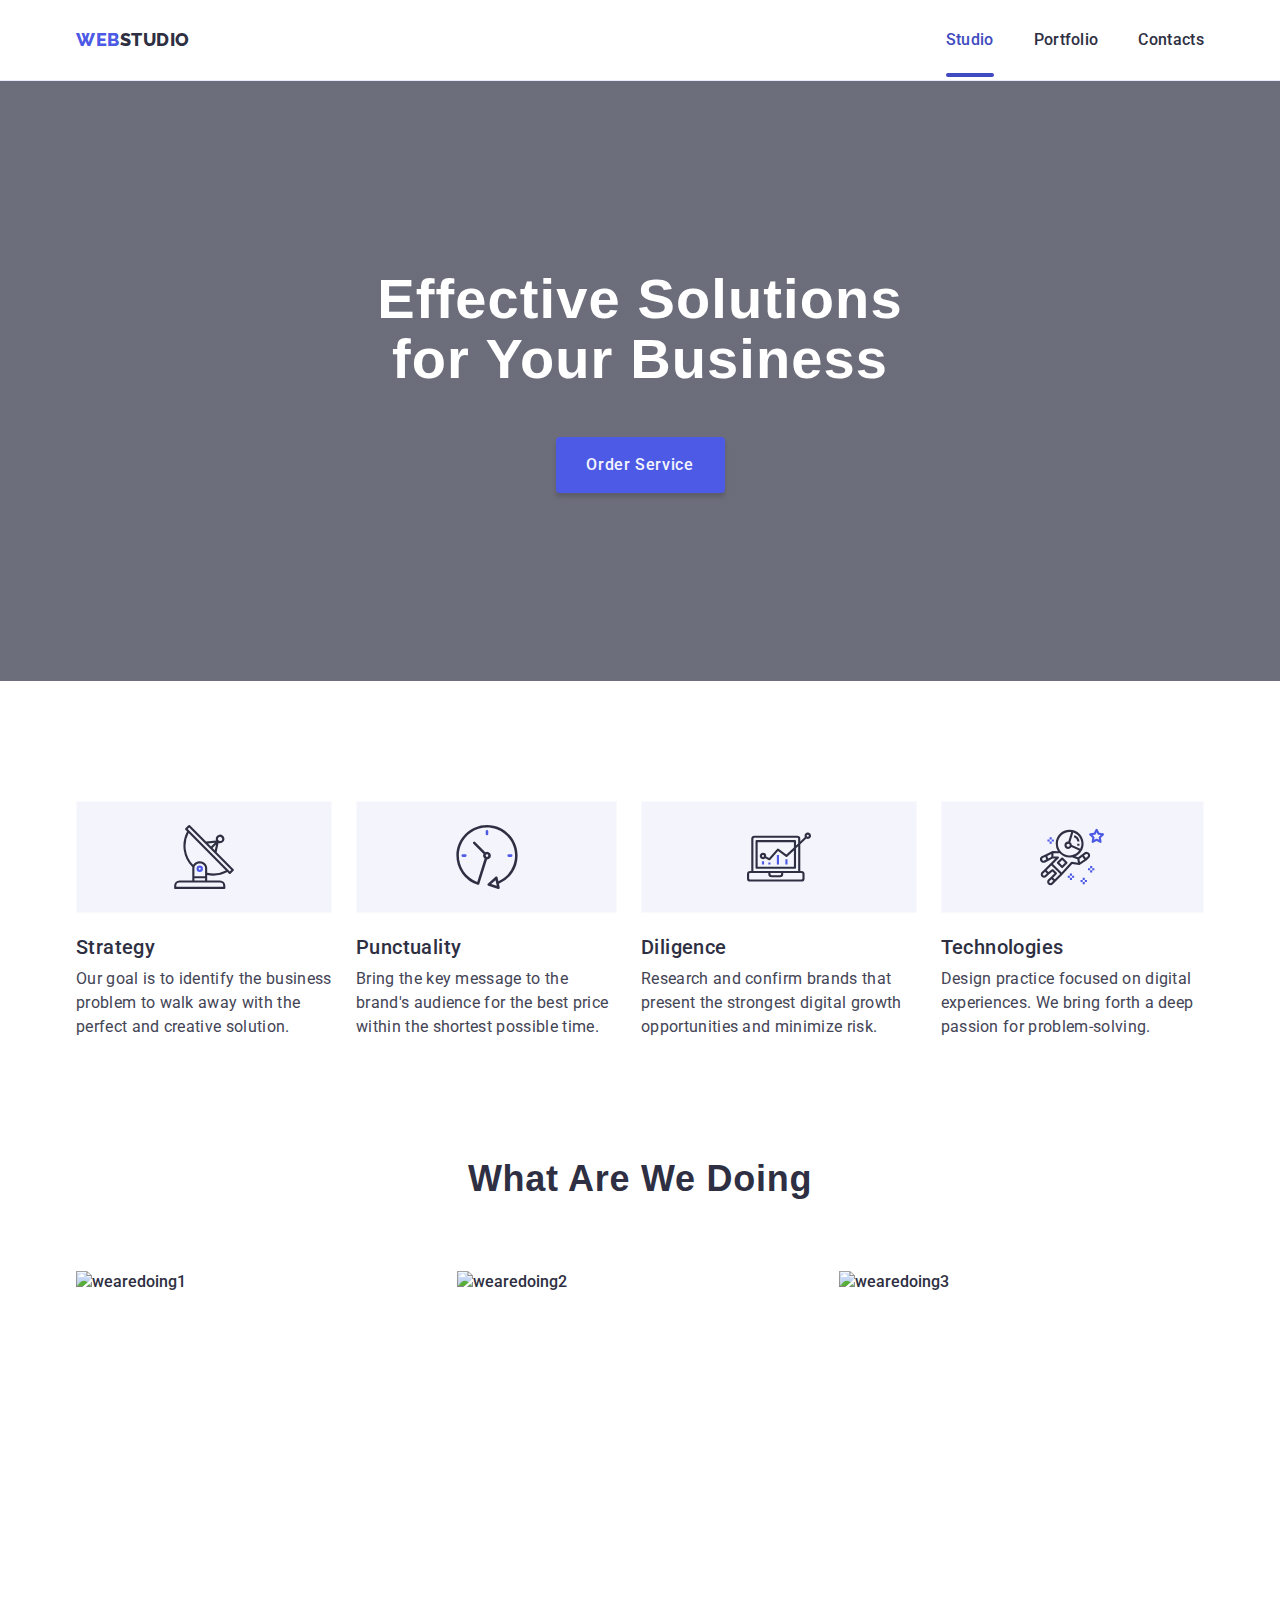
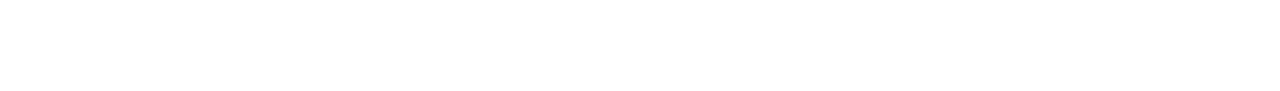
==== index.html @ afee446c "temp" ====
<!doctype html>
<html lang="en">
<head>
    <meta charset="UTF-8">
    <meta name="viewport" content="width=device-width, initial-scale=1.0" />
    <title>Web Studio</title>
    <!--fonts-->
    <link rel="preconnect" href="https://fonts.googleapis.com">
    <link rel="preconnect" href="https://fonts.gstatic.com" crossorigin>
    <link href="https://fonts.googleapis.com/css2?family=Raleway:wght@700&family=Roboto:wght@400;500;700&display=swap"
          rel="stylesheet">
    <!--fonts-->

    <link rel="stylesheet" type="text/css"
          href=" https://cdnjs.cloudflare.com/ajax/libs/modern-normalize/2.0.0/modern-normalize.min.css">
    <link rel="stylesheet" type="text/css" href="./css/styles.css">
    <link rel="stylesheet" type="text/css" href="./css/tablet.css">
    <link rel="stylesheet" type="text/css" href="./css/desktop.css">

</head>
<body>

<header class=" ">
    <div class="container">
        <nav>
            <a href="./index.html" class="logo">WEB<span>STUDIO</span></a>
            <button
                    class="menu-toggle js-open-menu"
                    aria-expanded="false"
                    aria-controls="mobile-menu"
            >
                <svg class="menu-mobile-icon" width="64" height="64"  >
                    <use href="./images/icons.svg#icon-charm_menu-hamburger" ></use>
                </svg>
            </button>

            <ul class="menu">
                <li class="header-menu-item"><a href="./index.html" class="header-menu-link current">Studio</a></li>
                <li class="header-menu-item"><a href="./portfolio.html" class="header-menu-link">Portfolio</a></li>
                <li class="header-menu-item"><a href="#" class="header-menu-link">Contacts</a></li>
            </ul>
        </nav>
        <address>
            <ul>
                <li href="mailto:info@devstudio.com">info@devstudio.com</li>
                <li href="tel:+110001111111">+11 (000) 111-11-11</li>
            </ul>
        </address>
    </div>
</header>
<main>

    <section class="solutions">
        <div class="container">
            <h1 class="main-title">Effective Solutions<br>
                for Your Business</h1>
            <button type="button" data-modal-open>Order Service</button>
        </div>
    </section>
    <section class="section-vision">
        <div class="container">
            <h2 class="visuality-hidden"></h2>
            <ul class="vision">
                <li>
                    <div class="vision-div">
                        <svg class="vision-icon" width="64" height="64">
                            <use href="./images/icons.svg#icon-antenna-1"></use>
                        </svg>
                    </div>
                    <h2 class="visuality-hidden"></h2>
                    <h3>Strategy</h3>
                    <p>
                        Our goal is to identify the business
                        problem to walk away with the perfect and creative solution.
                    </p>
                </li>
                <li>
                    <div class="vision-div">
                        <svg class="vision-icon" width="64" height="64">
                            <use href="./images/icons.svg#icon-clock-1"></use>
                        </svg>
                    </div>
                    <h2 class="visuality-hidden"></h2>
                    <h3>Punctuality</h3>
                    <p>
                        Bring the key message to the brand's audience for the best price within the shortest possible
                        time.
                    </p>
                </li>
                <li>
                    <div class="vision-div">
                        <svg class="vision-icon" width="64" height="64">
                            <use href="./images/icons.svg#icon-diagram-1"></use>
                        </svg>
                    </div>
                    <h2 class="visuality-hidden"></h2>
                    <h3>Diligence</h3>
                    <p>
                        Research and confirm brands that present the strongest digital growth opportunities and minimize
                        risk.
                    </p>
                </li>
                <li>
                    <div class="vision-div">
                        <svg class="vision-icon" width="64" height="64">
                            <use href="./images/icons.svg#icon-astronaut-1"></use>
                        </svg>
                    </div>
                    <h2 class="visuality-hidden"></h2>
                    <h3>Technologies</h3>
                    <p>
                        Design practice focused on digital experiences. We bring forth a deep passion for
                        problem-solving.
                    </p>
                </li>
            </ul>
        </div>
    </section>
    <section class="section-benefits">
        <div class="container">
            <h2 class="benefits-h2">What are we doing</h2>

            <ul class="benefits">
                <li class="item"><img src="images/wearedoing1.jpg" height="300" width="360" alt="wearedoing1"></li>
                <li class="item"><img src="images/wearedoing2.jpg" height="300" width="360" alt="wearedoing2"></li>
                <li class="item"><img src="images/wearedoing3.jpg" height="300" width="360" alt="wearedoing3"></li>
            </ul>
        </div>
    </section>
    <section class="team hide">
        <div class="container">
            <h2>Our Team</h2>
            <ul class="team-list">
                <li class="card"><img src="images/team1.jpg" height="260" width="264" alt="team1">
                    <div class="team-card-content">
                        <h3>Mark Guerrero</h3>
                        <p>Product Designer</p>
                        <ul class="social-main">
                            <li class="social-wrapper">
                                <a href="#">
                                    <svg height="16" width="16">
                                        <use href="./images/icons.svg#icon-instagram"></use>
                                    </svg>
                                </a>
                            </li>
                            <li class="social-wrapper">
                                <a href="#">
                                    <svg height="12" width="12">
                                        <use href="./images/icons.svg#icon-twitter"></use>
                                    </svg>
                                </a>
                            </li>
                            <li class="social-wrapper">
                                <a href="#">
                                    <svg height="16" width="16">
                                        <use href="./images/icons.svg#icon-facebook"></use>
                                    </svg>
                                </a>
                            </li>
                            <li class="social-wrapper">
                                <a href="#">
                                    <svg height="16" width="16">
                                        <use href="./images/icons.svg#icon-linkedin"></use>
                                    </svg>
                                </a>
                            </li>
                        </ul>
                    </div>

                </li>

                <li class="card"><img src="images/team2.jpg" height="260" width="264" alt="team2">
                    <div class="team-card-content">
                        <h3>Tom Ford</h3>
                        <p>Frontend Developer</p>
                        <ul class="social-main">
                            <li class="social-wrapper">
                                <a href="#">
                                    <svg height="16" width="16">
                                        <use href="./images/icons.svg#icon-instagram"></use>
                                    </svg>
                                </a>
                            </li>
                            <li class="social-wrapper">
                                <a href="#">
                                    <svg height="12" width="12">
                                        <use href="./images/icons.svg#icon-twitter"></use>
                                    </svg>
                                </a>
                            </li>
                            <li class="social-wrapper">
                                <a href="#">
                                    <svg height="16" width="16">
                                        <use href="./images/icons.svg#icon-facebook"></use>
                                    </svg>
                                </a>
                            </li>
                            <li class="social-wrapper">
                                <a href="#">
                                    <svg height="16" width="16">
                                        <use href="./images/icons.svg#icon-linkedin"></use>
                                    </svg>
                                </a>
                            </li>
                        </ul>
                    </div>
                </li>
                <li class="card"><img src="images/team3.jpg" height="260" width="264" alt="team3">
                    <div class="team-card-content">
                        <h3>Camila Garcia</h3>
                        <p>Marketing</p>
                        <ul class="social-main">
                            <li class="social-wrapper">
                                <a href="#">
                                    <svg height="16" width="16">
                                        <use href="./images/icons.svg#icon-instagram"></use>
                                    </svg>
                                </a>
                            </li>
                            <li class="social-wrapper">
                                <a href="#">
                                    <svg height="12" width="12">
                                        <use href="./images/icons.svg#icon-twitter"></use>
                                    </svg>
                                </a>
                            </li>
                            <li class="social-wrapper">
                                <a href="#">
                                    <svg height="16" width="16">
                                        <use href="./images/icons.svg#icon-facebook"></use>
                                    </svg>
                                </a>
                            </li>
                            <li class="social-wrapper">
                                <a href="#">
                                    <svg height="16" width="16">
                                        <use href="./images/icons.svg#icon-linkedin"></use>
                                    </svg>
                                </a>
                            </li>
                        </ul>
                    </div>
                </li>
                <li class="card"><img src="images/team4.jpg" height="260" width="264" alt="team4">
                    <div class="team-card-content">
                        <h3>Daniel Wilson</h3>
                        <p>UI Designer</p>
                        <ul class="social-main">
                            <li class="social-wrapper">
                                <a href="#">
                                    <svg height="16" width="16">
                                        <use href="./images/icons.svg#icon-instagram"></use>
                                    </svg>
                                </a>
                            </li>
                            <li class="social-wrapper">
                                <a href="#">
                                    <svg height="12" width="12">
                                        <use href="./images/icons.svg#icon-twitter"></use>
                                    </svg>
                                </a>
                            </li>
                            <li class="social-wrapper">
                                <a href="#">
                                    <svg height="16" width="16">
                                        <use href="./images/icons.svg#icon-facebook"></use>
                                    </svg>
                                </a>
                            </li>
                            <li class="social-wrapper">
                                <a href="#">
                                    <svg height="16" width="16">
                                        <use href="./images/icons.svg#icon-linkedin"></use>
                                    </svg>
                                </a>
                            </li>
                        </ul>
                    </div>
                </li>

            </ul>
        </div>
    </section>
    <section class="customers hide">
        <div class="container">
            <h2>Customers</h2>

            <ul class="customers-wrapper">
                <li class="customer-card">
                    <a href="#">
                        <svg height="56" width="104" class="customer-icon">
                            <use href="./images/icons.svg#icon-logo1"></use>
                        </svg>
                    </a>
                </li>
                <li class="customer-card">
                    <a href="#">
                        <svg height="56" width="104" class="customer-icon">
                            <use href="./images/icons.svg#icon-logo2"></use>
                        </svg>
                    </a>
                </li>
                <li class="customer-card">
                    <a href="#">
                        <svg height="56" width="104" class="customer-icon">
                            <use href="./images/icons.svg#icon-logo3"></use>
                        </svg>
                    </a>
                </li>
                <li class="customer-card">
                    <a href="#">
                        <svg height="56" width="104" class="customer-icon">
                            <use href="./images/icons.svg#icon-logo4"></use>
                        </svg>
                    </a>
                </li>
                <li class="customer-card">
                    <a href="#">
                        <svg height="56" width="104" class="customer-icon">
                            <use href="./images/icons.svg#icon-logo5"></use>
                        </svg>
                    </a>
                </li>
                <li class="customer-card">
                    <a href="#">
                        <svg height="56" width="104" class="customer-icon">
                            <use href="./images/icons.svg#icon-logo6"></use>
                        </svg>
                    </a>
                </li>

            </ul>
        </div>
    </section>
</main>
<footer class="hide">
    <div class="container">
        <div class="footer-wrapper">
            <div>
                <a href="./index.html" class="logo">WEB<span>STUDIO</span></a>
                <p class="footer-p">Increase the flow of customers and sales for your business with digital marketing &
                    growth
                    solutions.</p>
            </div>
            <div class="social-footer">
                <p>Social media</p>
                <ul class="footer-social-wrapper">
                    <li class="social-wrapper">
                        <a href="#">
                            <svg height="24" width="24">
                                <use href="./images/icons.svg#icon-instagram"></use>
                            </svg>
                        </a>
                    </li>
                    <li class="social-wrapper">
                        <a href="#">
                            <svg height="24" width="24">
                                <use href="./images/icons.svg#icon-twitter"></use>
                            </svg>
                        </a>
                    </li>
                    <li class="social-wrapper">
                        <a href="#">
                            <svg height="24" width="24">
                                <use href="./images/icons.svg#icon-facebook"></use>
                            </svg>
                        </a>
                    </li>
                    <li class="social-wrapper">
                        <a href="#">
                            <svg height="24" width="24">
                                <use href="./images/icons.svg#icon-linkedin"></use>
                            </svg>
                        </a>
                    </li>
                </ul>
            </div>
            <div style="display: flex;flex-direction: row">
                <form class="footer-form" name="subscription">
                    <div class="field-wrapper footer-email">
                        <label for="f_email">Subscribe
                            <input type="email" name="f_email" class="form-group" required placeholder="Email">
                        </label>
                    </div>
                    <button class="btn btn-accent " type="submit">
                        <span>Subscribe</span>
                        <svg class="modal-btn-icon" width="24" height="24">
                        <use href="./images/icons.svg#icon-subscribe"></use>
                    </svg>
                    </button>
                </form>
            </div>
        </div>
    </div>
</footer>


<div class="backdrop is-hidden" data-modal>
    <div class="modal">
        <button class="modal-btn" type="button" data-modal-close>
            <svg class="modal-btn-icon" width="10" height="10">
                <use href="./images/icons.svg#close"></use>
            </svg>
        </button>

        <p class="header-modal">Leave your contacts and we will call you back</p>
        <form method="post" action="#" name="getInfo">

                <div class="modal-field">
                    <label for="f_name" class="modal-label">Name</label>
                    <div class="modal-box">
                        <input type="text" name="f_name" id="f_name" class="modal-input" required autofocus >
                        <svg width="18" height="24" class="modal-icon">
                            <use href="./images/icons.svg#icon-person-black"></use>
                        </svg>
                    </div>
                </div>
            <div class="modal-field">
                <label for="f_phone" class="modal-label">Phone</label>
                <div class="modal-box">
                    <input type="text" name="f_phone" id="f_phone" class="modal-input" required   >
                    <svg width="18" height="24" class="modal-icon">
                        <use href="./images/icons.svg#icon-phone-black"></use>
                    </svg>
                </div>
            </div>
            <div class="modal-field">
                <label for="f_email" class="modal-label">Email</label>
                <div class="modal-box">
                    <input type="text" name="f_emal" id="f_email" class="modal-input" required   >
                    <svg width="18" height="24" class="modal-icon">
                        <use href="./images/icons.svg#icon-email-black"></use>
                    </svg>
                </div>
            </div>
            <div class="field-wrapper">
                <label for="f_comment">Comment</label>
                        <textarea name="f_comment" class="form-group-textarea" rows="5" required
                                  placeholder="Text input"></textarea>

            </div>
                <div class="review-form-agreement">
                    <input type="checkbox" class="visuality-hidden" name="user_agreement"
                           id="user_agreement"  value="false" />
                    <label class="review-form-agreement-desc" for="user_agreement">
                          <span class="review-form-checkbox">
                            <svg class="review-form-checkbox-icon" width="16" height="16">
                              <use href="./images/icons.svg#check-mark"></use>
                            </svg>
                          </span>
                       <span> I accept the terms and conditions of the
                        <a
                                class="review-form-agreement-link"
                                href="#"
                                target="_blank"
                                rel="noopener noreferrer"
                        >
                            Privacy Policy
                        </a>
                           </span>
                    </label>
                </div>
                <button type="button" class="modal-submit-button">Send</button>
    </form>
</div>
</div>
<div class="menu-container js-menu-container" id="mobile-menu">
    <button class="menu-toggle js-close-menu">
        <svg
                fill="currentColor"
                viewBox="0 0 20 20"
                xmlns="http://www.w3.org/2000/svg"
                width="24"
                height="24"
        >
            <path
                    fill-rule="evenodd"
                    d="M4.293 4.293a1 1 0 011.414 0L10 8.586l4.293-4.293a1 1 0 111.414 1.414L11.414 10l4.293 4.293a1 1 0 01-1.414 1.414L10 11.414l-4.293 4.293a1 1 0 01-1.414-1.414L8.586 10 4.293 5.707a1 1 0 010-1.414z"
                    clip-rule="evenodd"
            ></path>
        </svg>
    </button>

    <ul class="mobile-menu">
        <li><a href="" class="link">About</a></li>
        <li><a href="" class="link">Products</a></li>
        <li><a href="" class="link">Contacts</a></li>
        <li><a href="" class="link">Career</a></li>
    </ul>
</div>
<script
        defer
        src="https://cdnjs.cloudflare.com/ajax/libs/body-scroll-lock/3.1.5/bodyScrollLock.min.js"
        integrity="sha512-HowizSDbQl7UPEAsPnvJHlQsnBmU2YMrv7KkTBulTLEGz9chfBoWYyZJL+MUO6p/yBuuMO/8jI7O29YRZ2uBlA=="
        crossorigin="anonymous"
></script>
<script defer src="js/mobile-menu.js"></script>

<script src="./js/modal.js"></script>

</body>
</html>
---- css/styles.css ----
.hide{
    display: none;
}
:root {
    --iris: #4d5ae5;
    --ocean: #404bbf;
    --navy-blue: #2e2f42;
    --green: #31d0aa;
    --slate: #434455;
    --light-slate: #8e8f99;
    --cornflower: #e7e9fc;
    --cloud: #f4f4fd;
    --navy-blue-modal: rgba(46, 47, 66, 0.4);
    --grey: rgba(46, 47, 66, 0.7);
    --white: #fff;
    --dairy: #fcfcfc;
    --normal: #9747FF;
    --primary-font: "Roboto", sans-serif;
    --title-font: "Oswald", sans-serif;
    --logo-font: 'Raleway', sans-serif;
    --trns-slow: 600ms ease-out;
    --trns-fast: 250ms cubic-bezier(0.4, 0, 0.2, 1);
    --navi-blue: rgba(46, 47, 66, 0.4);

}

h1,
h2,
h3,
h4,
h5,
h6 {
    margin: 0;
}


h1 {
    font-family: var(--title-font);
    font-weight: 700;
    font-size: 56px;
    line-height: 107%;
    letter-spacing: 0.02em;
    color: var(--navy-blue);
}

ul {
    margin: 0;
    padding: 0;
}

h2 {
    font-family: var(--title-font);
    font-weight: 700;
    font-size: 36px;
    line-height: 111%;
    letter-spacing: 0.02em;
    text-transform: capitalize;
    text-align: center;
    color: var(--navy-blue);
}

h3 {
    /*font-family: var(--primary-font);*/
    font-weight: 500;
    font-size: 20px;
    line-height: 120%;
    letter-spacing: 0.02em;
    color: var(--navy-blue);
}

body {
    font-family: var(--primary-font);
    font-weight: 500;
    font-size: 16px;
    line-height: 140%;
    color: var(--navy-blue);
    margin: 0;
    padding: 0;
}

img {
    display: block;
}

p {
    margin: 0;
    font-family: inherit;
    font-weight: 400;
    font-size: 16px;
    line-height: 150%;
    letter-spacing: 0.02em;
    color: var(--slate);
}

.small {
    font-family: inherit;
    font-weight: 500;
    font-size: 16px;
    line-height: 140%;
    color: var(--navy-blue);
}

.medium {
    font-family: inherit;
    font-weight: 500;
    font-size: 16px;
    line-height: 150%;
    letter-spacing: 0.02em;
    color: var(--navy-blue);
}

button {
    font-family: inherit;
    font-weight: 500;
    font-size: 16px;
    line-height: 140%;
    /*box-shadow: 0 4px 4px 0 rgba(0, 0, 0, 0.15);*/
    background: var(--iris);
    color: var(--white);
    cursor: pointer;
    border-radius: 4px;
    padding: 16px 32px;
    letter-spacing: 0.04em;
}

button:hover {
    box-shadow: 0 4px 4px 0 rgba(0, 0, 0, 0.15);
    background: var(--ocean);
    transition: background-color var(--trns-fast);
}

a {
    font-family: inherit;
    font-weight: 400;
    font-size: 12px;
    line-height: 133%;
    letter-spacing: 0.04em;
    text-decoration: none;
    text-decoration-skip-ink: none;
    color: var(--iris);
}

a:hover {
    text-decoration: underline;
}

a:active {
    font-family: inherit;
    font-weight: 500;
    font-size: 16px;
    line-height: 150%;
    letter-spacing: 0.02em;
    color: var(--ocean);
}

li {
    list-style-type: none;
}


nav {
    display: flex;
    align-items: center;
}

.logo {
    font-family: var(--logo-font);
    font-weight: 800;
    font-size: 18px;
    line-height: 117%;
    letter-spacing: 0.03em;
    text-transform: uppercase;
    color: var(--iris);
    margin-right: 76px;
    flex-wrap: wrap;
}

.logo span {
    color: var(--navy-blue);
}

.logo:hover {
    text-decoration: none;
}

.team {
    padding: 120px 0 120px 0;
    text-align: center;
    background: var(--cloud);
}

.logo {
    display: block;
}

footer .logo span {
    color: #fff;
}

.filter {
    padding-top: 96px;
    padding-bottom: 72px;

}

.filter ul {
    display: flex;
    gap: 24px;
    justify-content: center;
    margin-bottom: 72px;
}

.filter a {
    font-family: inherit;
    font-weight: 500;
    font-size: 16px;
    line-height: 150%;
    letter-spacing: 0.02em;
    color: var(--navy-blue);
    cursor: pointer;
}

.filter a:hover,
.filter a:active {
    /*color: var(--iris);*/
    text-decoration: none;


}

.visuality-hidden {
    position: absolute;
    width: 1px;
    height: 1px;
    margin: -1px;
    border: 0;
    padding: 0;
    white-space: nowrap;
    clip-path: inset(100%);
    clip: rect(0 0 0 0);
    overflow: hidden;
}

.li {
    color: var(--slate);
    font-weight: 400;
    font-size: 16px;
    line-height: 150%;
    letter-spacing: 0.02em;
}

.portfolio {
    display: flex;
    align-content: center;
    flex-wrap: wrap;
    margin: 0;
    list-style: none;

}

.portfolio li {
    display: flex;
    width: 359px;
    height: 420px;
    /*padding-bottom: 32px;*/
    flex-direction: column;
    align-items: flex-start;
    gap: 32px;
    flex-shrink: 0;

}

.card-content {
    border: 1px solid var(--cornflower);
    border-top: none;
    padding: 32px 16px;
}

.portfolio img {
    width: 360px;
    height: 300px;
    flex-shrink: 0;
}

.portfolio h3 {
    font-family: var(--primary-font);
    font-size: 20px;
    font-style: normal;
    font-weight: 500;
    line-height: 24px; /* 120% */
    letter-spacing: 0.4px;

}

.portfolio p {
    font-family: var(--primary-font);
    font-size: 16px;
    font-style: normal;
    font-weight: 400;
    line-height: 24px; /* 150% */
    letter-spacing: 0.32px;
}

footer {
    color: var(--cloud);
    background-color: var(--navy-blue)
}

footer p {
    color: var(--cloud);
}

.solutions {
    text-align: center;
    padding: 188px 0;
    background-position: center;
    background-size: cover;
    background-image: linear-gradient(rgba(46, 47, 66, 0.7),
    rgba(46, 47, 66, 0.7)), url('../images/people_in_the_office.jpeg');

}


.solutions div {

    flex-direction: column;
    justify-content: center;
    align-items: center;
    gap: 10%

}

.solutions .container button {
    width: 169px;
    height: 56px;
}

h1 {
    font-family: var(--title-font);
    font-weight: 700;
    font-size: 56px;
    line-height: 107%;
    letter-spacing: 0.02em;
    text-align: center;
    color: var(--white);
}

.main-title {

    margin-bottom: 48px;
    font-size: 36px;
    font-weight: 700;
    line-height: 40px;
    letter-spacing: 0.02em;
    text-align: center;

}

button {
    border: 1px solid var(--cornflower);
    padding: 12px 24px;
    background-color: var(--cloud);
    color: var(--ocean);
    font-family: var(--primary-font);
    font-weight: 500;
    font-size: 16px;
    line-height: 150%;
    letter-spacing: 0.04em;
}

button:hover,
button:focus {
    border: 1px solid var(--cornflower);
    padding: 12px 24px;
    color: var(--cloud);
    background-color: var(--ocean);
    transition: var(--trns-fast);
    transition-property: background, color;
    cursor: pointer;
}

/*index button*/
.solutions button {
    color: var(--cloud);
    background-color: var(--ocean);
    box-shadow: 0 4px 4px 0 rgba(0, 0, 0, 0.15);
    background: var(--iris);
    border: 0px;
}

.solutions button:hover,
.solutions button:focus {
    color: var(--cloud);
    background-color: var(--ocean);
    box-shadow: 0 4px 4px 0 rgba(0, 0, 0, 0.15);
    transition-property: background-color, box-shadow;
    transition-duration: var(--trns-fast);
}

/*index button*/

.container {
    margin: 0 auto;
    padding: 0 16px;
    min-width: 320px;
    max-width: 767px;
    /*width: 1158px;*/
    flex-shrink: 0;
}




header {
    border-bottom: 1px solid var(--cornflower);
}

header .container {
    display: flex;
    align-items: center;
}

@media (max-width: 767px) {
    .menu {
        display: none;
    }
}


address{
    display: none;
}
.vision {
    display: flex;
    flex-direction: column;
    gap: 24px;
}

.vision h3 {
    margin-bottom: 8px;
}

.benefits {
display: none;
}

.section-benefits {
    padding: 0 0 120px 0;
}


.benefits .item {
    width: calc((100% - 32px) / 3)
}

.benefits-h2 {
    display: none;
}


.team-list {
    margin-top: 72px;
    display: flex;
    padding-left: 0;
}

.team-list .card {
    flex-direction: column;
    justify-content: center;
    align-items: center;
    margin-right: 24px;
    width: calc((100%) / 4);
    border-radius: 0px 0px 4px 4px;
    background: #FFF;
    box-shadow: 0px 1px 6px 0px rgba(46, 47, 66, 0.08), 0px 1px 1px 0px rgba(46, 47, 66, 0.16), 0px 2px 1px 0px rgba(46, 47, 66, 0.08);
}

.team-list .card:hover {
    box-shadow: 0px 2px 1px 0px rgba(46, 47, 66, 0.08),
    0px 1px 1px 0px rgba(46, 47, 66, 0.16),
    0px 1px 6px 0px rgba(46, 47, 66, 0.08);

    transition: box-shadow var(--trns-fast);
}

.team-card-content {
    padding: 32px 0 32px 0;
}

.team-card-content h3 {
    margin-bottom: 8px;
}


footer {
    padding: 100px 0 100px 0;
    background-color: var(--navy-blue);
}

.footer-p {
    width: 264px !important;
    font-family: var(--primary-font);
    font-size: 16px;
    font-style: normal;
    font-weight: 400;
    line-height: 24px; /* 150% */
    letter-spacing: 0.32px;

}


.menu a {
    display: block;
    font-family: var(--primary-font);
    font-weight: 500;
    font-size: 16px;
    line-height: 150%;
    letter-spacing: 0.02em;
    color: var(--navy-blue);
    cursor: pointer;
    padding: 24px 0;


}

.menu a:hover {
    text-decoration: none !important;
    font-family: inherit;
    font-weight: 500;
    font-size: 16px;
    line-height: 150%;
    padding: 24px 0;
    letter-spacing: 0.02em;
    color: var(--ocean);
    transition: color var(--trns-fast);
}

.vision-div {
display: none;
}

.vision-icon {
    height: 64px;
}

.section-vision {
    padding: 96px 0;
}

.social-wrapper {
    width: 40px;
    height: 40px;
}

.social-wrapper a {
    width: 100%;
    height: 100%;
    display: flex;
    background-color: var(--iris);
    align-items: center;
    justify-content: center;
    border-radius: 50%;
}

.social-wrapper a:hover,
.social-wrapper a:focus {

    background-color: var(--ocean);
    border-color: var(--ocean);
    transition-property: background-color, color;
    transition: var(--trns-fast);
    cursor: pointer;
}

.social-footer p {
    color: var(--WHITE);
    font-family: var(--primary-font);
    font-size: 16px;
    font-weight: 500;
    line-height: 24px;
    letter-spacing: 0.02em;
    text-align: left;
    margin-bottom: 16px;

}

.footer-wrapper {
    gap: 120px;
    display: flex;
    align-items: self-start;
    justify-content: left;
}

.footer-social-wrapper {
    display: flex;
    align-items: center;
    justify-content: center;
    gap: 16px;
    align-content: center;
    background-color: inherit;

}

.footer-social-wrapper a:hover,
.footer-social-wrapper a:focus {
    background-color: var(--green);
    transition-property: background-color, color;
    transition: var(--trns-fast);
    cursor: pointer;
}

.social-main {
    margin-top: 8px;
    align-items: center;
    justify-content: center;
    display: flex;
    gap: 24px;
    align-content: center;
}

.customers {
    padding-top: 120px;
    padding-bottom: 120px;
}

.customers h2 {

    margin-bottom: 72px;
    text-align: center;
    width: 100%;
}

.customers-wrapper {

    display: inline-flex;
    gap: 24px;
    align-content: center;
    align-items: center;
    justify-content: center;
}

.customer-card {
    width: 168px;
    height: 88px;
}

.customer-card a:hover, .customer-card a:focus {
    border: 1px solid var(--ocean);
    color: var(--ocean);
    cursor: pointer;
    fill: var(--ocean) !important;
    transition-property: color;
    transition: var(--trns-fast);
}

.customer-card a {
    display: flex;
    align-items: center;
    justify-content: center;
    align-content: center;
    border: 1px solid var(--light-slate);
    fill: var(--light-slate);
    height: 100%;
    width: 100%;
    align-content: center;
    text-align: center;
}

.header-menu-link {
    position: relative;
    display: block;
    padding: 32px 0;
    font-weight: 500;
    line-height: 1.14;

    /*transition-property: color;*/
    /* transition-duration: 500ms;*/
    /* transition-timing-function: ease-in;*/
    /* transition-delay: 2s;  */
    transition: var(--trns-fast);
    transition-property: color;
}

/* Active state */
.header-menu-link:hover,
.header-menu-link:focus {
    color: rgb(var(--ocean));
    transition: color var(--trns-fast);
}

.header-menu-link::after {
    content: '';
    position: absolute;
    left: 0;
    bottom: -1px;
    display: block;
    width: 100%;
    color: var(--ocean);
    height: 4px;
    border-radius: 2px;
    background-color: transparent;

}

.header-menu-link.current {
    color: var(--ocean);
}

.header-menu-link.current::after {
    content: '';
    display: block;
    width: 100%;
    height: 4px;
    border-radius: 2px;
    background-color: var(--ocean);

}

.header-menu-link:hover::after,
.header-menu-link:focus::after {
    content: '';
    margin-top: 20px;
    background-color: var(--ocean);
    transition: background-color var(--trns-fast);
}

.portfolio-box {
    position: relative;
    overflow: hidden;
}

.overlay {
    position: absolute;
    top: 0;
    left: 0;
    transform: translateY(100%);
    width: 100%;
    height: 100%;
    display: flex;
    justify-content: center;
    align-items: center;
    padding: 40px;
    font-size: 14px;
    line-height: 1.28;
    letter-spacing: -0.02em;
    color: var(--light, #fafafa);
    background-color: var(--ocean);
    opacity: 0.9;
    transition: 400ms ease-in 0s, 300ms var(--trns-fast);
    transition-property: transform, filter;
}

.card:hover .overlay,
.card:focus .overlay {
    transform: translateY(0);
    filter: blur(0px);
}

.backdrop {
    position: fixed;
    inset: 0;
    background: rgba(46, 47, 66, 0.4);
    visibility: visible;
    pointer-events: initial;
    transition: var(--trns-slow);
    transition-property: opacity, visibility;
    transition-delay: 0ms;
}

.backdrop.is-hidden {
    opacity: 0;
    visibility: hidden;
    pointer-events: none;
    transition-delay: 500ms;
}

.modal {
    position: absolute;
    top: 50%;
    left: 50%;
    transform: translateX(-50%) translateY(-50%) scale(1);
    width: 408px;
    min-height: 584px;
    background-color: var(--dairy);
    border-radius: 4px;
    opacity: 100%;
    transition-duration: 300ms;
    transition-timing-function: cubic-bezier(0.42, 0, 0.21, 1.5);
    transition-property: transform, opacity;
    transition-delay: 600ms;
    padding: 72px 24px 24px 24px;
}

.backdrop.is-hidden .modal {
    transform: translateX(-50%) translateY(-50%) scale(0.3);
    opacity: 0;
    transition-delay: 0ms;
}

.modal-btn {
    display: flex;
    padding: 5px;
    border-radius: 50%;
    position: absolute;
    top: 24px;
    right: 24px;
    box-shadow: 0px 2px 1px 0px rgba(0, 0, 0, 0.2),
    0px 1px 3px 0px rgba(0, 0, 0, 0.12),
    0px 1px 1px 0px rgba(0, 0, 0, 0.14);
    background-color: transparent;
}

.modal-btn svg {
    fill: var(--cloud);
}

button.modal-btn:hover,
button.modal-btn:focus {
    display: flex;
    padding: 5px;
    border-radius: 50%;
    position: absolute;
    top: 24px;
    right: 24px;
    background-color: var( --ocean );
}

button.modal-btn:hover >svg,
button.modal-btn:focus >svg{
    fill: var(--cornflower);
}

/* #endregion */


/*form*/
.icon-modal {
    position: absolute;
    width: 18px;
    height: 24px;
    left: 34px;
    margin-top: 12px;
}

.field-wrapper {
    width: 100%;
}

.field-wrapper input {
    height: 40px;
    margin-top: 5px;

}

.field-wrapper :focus-within {
    color: var(--ocean);
    fill: var(--ocean);
}

input[type="checkbox"]:checked .label-checkbox {
    color: var(--ocean);
    fill: var(--ocean);
}

.form-group {
    width: 100%;
    margin-bottom: 8px;
    padding-left: 34px;
    border-radius: 4px;
    border: 1px solid var(--light-slate);
    line-height: 16px;

}

label {
    display: block;
    margin-bottom: 4px;
}

.header-modal {
    color: var(--NAVY-BLUE, #2E2F42);
    text-align: center;
    margin-bottom: 16px;
    font-family: var(--primary-font);
    font-size: 16px;
    font-style: normal;
    font-weight: 500;
    line-height: 24px; /* 150% */

    letter-spacing: 0.32px;
}

label {
    color: var(--LIGHT-SLATE, #8E8F99);
    /* Small Text */
    font-family: var(--primary-font);
    font-size: 12px;
    font-style: normal;
    font-weight: 400;
    line-height: 14px; /* 116.667% */
    letter-spacing: 0.48px;
}

.label-checkbox {
    margin-top: 5px;
}

.modal-wrapper {
    margin-left: 24px;
    margin-right: 24px;
    display: flex;
    width: 360px;
    flex-direction: column;
    align-items: center;
    justify-content: center;

}

.modal-submit-button {
    color: var(--cloud);
    margin-right: 50%;
    margin-left:50%;
    background-color: var(--ocean);
    box-shadow: 0 4px 4px 0 rgba(0, 0, 0, 0.15);
    background: var(--iris);
    width: 169px;
    height: 56px;
    transform: translateX(-50%);
}

.modal-submit-button :hover {
    padding: 16px 32px !important;
}

.form-group-textarea {
    width: 100%;
    margin-bottom: 16px;
    padding-left: 8px;
    padding-top: 5px;
    border-radius: 4px;
    border: 1px solid var(--light-slate);
    /*line-height: 16px;*/
    resize: none;
    margin-top: 4px;

    font-size: 12px;
    font-weight: 400;
    line-height: 14px;
    letter-spacing: 0.04em;
    height: 120px;
    text-align: left;
    outline: transparent;
}

.form-group-textarea:focus{
    border-color: var(--ocean);
}

.form-group-textarea::placeholder {
    color: var(--navi-blue);
}


.form-field {
    display: flex;
    align-items: center;
    margin-top: 2px;
    gap: 4px;
}

.review-form-agreement {
    margin-bottom: 24px;
}

.review-form-agreement-desc {
    font-size: 14px;
    line-height: 1.21;
    letter-spacing: -0.02em;
    color: rgba(64, 64, 64, 0.6);
}

.review-form-checkbox {

}

input[type='checkbox'] + .review-form-agreement-desc > .review-form-checkbox {
    display: inline-flex;
    align-items: center;
    justify-content: center;
    width: 16px;
    height: 16px;
    margin-right: 12px;
    border-radius: 4px;

    border: 1px solid var(--navi-blue);
    cursor: pointer;
    transition: var(--trns-fast);

    /*content:  url("data:image/svg+xml,%3Csvg aria-hidden='true' style='position: absolute; width: 0; fill: red; height: 0; overflow: hidden;' version='1.1' xmlns='http://www.w3.org/2000/svg' xmlns:xlink='http://www.w3.org/1999/xlink'%3E%3Cdefs%3E%3C/defs%3E%3C/svg%3E%0A");*/

}

input[type='checkbox']:checked + .review-form-agreement-desc > .review-form-checkbox {
    content: url("data:image/svg+xml, %3Csvg xmlns='http://www.w3.org/2000/svg' width='16' height='16' fill='none'%3E%3Crect width='15' height='15' x='.5' y='.5' fill='%23404BBF' rx='1.5'/%3E%3Crect width='15' height='15' x='.5' y='.5' stroke='%23404BBF' rx='1.5'/%3E%3Cpath fill='%23F4F4FD' d='M11.446 4.255A.917.917 0 0 1 13 4.901a.928.928 0 0 1-.242.649l-4.894 6.154a.921.921 0 0 1-1.019.229.918.918 0 0 1-.306-.204L3.293 8.466a.925.925 0 0 1-.226-1.024.925.925 0 0 1 .87-.578.916.916 0 0 1 .656.294L7.162 9.74l4.26-5.458a.311.311 0 0 1 .025-.027h-.001Z'/%3E%3C/svg%3E");
    width: 20px; /* Adjust size as needed */
    display: inline-flex;
    align-items: center;
    justify-content: center;
    width: 16px;
    height: 16px;
    margin-right: 12px;
    border-radius: 4px;

    border: 1px solid var(--navi-blue);
    cursor: pointer;
    transition: var(--trns-fast);
}

.review-form-agreement-desc {
    font-size: 14px;
    line-height: 1.21;
    letter-spacing: -0.02em;

    font-size: 12px;
    font-weight: 400;
    line-height: 16px;
    letter-spacing: 0.04em;
    text-align: left;

}

.review-form-agreement-desc > span {
    transform: translateY(20%);
}

.review-form-agreement-link {
    color: var(--iris);
    text-decoration: underline;
    text-decoration-skip-ink: none;
}

.footer-form {
    display: flex;
    flex-direction: row;
    /*align-items: center;*/
}

.footer-email {
    height: 40px;
    width: 263px;
    color: var(--cloud);
    margin-right: 24px;
}

.footer-email input {
    padding-left: 16px;
    margin-top: 16px;
    outline: transparent;
    color: var(--cloud);
    background: transparent;
}
.footer-email input:focus,


.footer-email label:has(> input:focus){
    color: var(--cloud);
}
.footer-email label:has(>input:active){
    color: var(--cloud);
}


.footer-form button {
    display: flex;
    flex-direction: row;
    width: 165px;
    gap: 16px;
    background-color: var(--iris);
    color: var(--cloud);
    height: 40px;
    justify-content: center;
    align-items: center;
    align-content: center;
    transform: translateY(100%);
    border: transparent;
}

.footer-form button:hover,
.footer-form button:focus {
    background-color: var(--ocean);
    border: transparent;

}

.footer-form label {
    font-size: 16px;
    font-weight: 500;
    line-height: 24px;
    letter-spacing: 0.02em;
    text-align: left;
    color: var(--WHITE);

}
.modal-field{
margin-bottom: 8px;
}

.modal-label{
    color: var(--LIGHT-SLATE, #8E8F99);
    font-size: 12px;
    font-style: normal;
    font-weight: 400;
    line-height:   116.667%;
    letter-spacing: 0.48px;
}

.modal-box{
    position: relative;
}

.modal-input{
    border-radius: 4px;
    border: 1px solid var(--NAVY-BLUE-modal, rgba(46, 47, 66, 0.40));
    width: 100%;
    height: 40px;
    padding-left:38px;
    outline: transparent;
}
.modal-input:focus{
    border-color: var(--ocean);
}
.modal-input:focus  + .modal-icon{

    fill:  var(--ocean);
}
.modal-icon{
    position: absolute;
    top:50%;
    left:16px;
    transform: translateY(-50%);
}



@media screen and (min-width: 1158px) {
    .container {
        max-width: 1158px;
        padding-left: 15px;
        padding-right: 15px;
    }
}

/*menu*/
header .container nav{
    min-height: 80px;
    display: flex;
    align-items: center;
    width: 100%;
    justify-content: space-between;
}

@media (max-width: 767px) {
    .menu {
        display: none;
    }
}

.menu .link {
    padding: 10px;
    color: inherit;
    text-decoration: none;
}

.menu .link:hover,
.menu .link:focus {
    text-decoration: underline;
}

.menu-toggle {
    min-height: 40px;
    min-width: 40px;
    display: flex;
    align-items: center;
    justify-content: center;
  stroke: var(--navi-blue);
    margin: 0;
    padding: 0;
    background-color: transparent;
    cursor: pointer;
    border: none;
    border-radius: 50%;
    outline: none;
}

@media (min-width: 768px) {
    .menu-toggle {
        display: none;
    }
}

.menu-toggle:hover,
.menu-toggle:focus {
    background-color: rgba(0, 0, 0, 0.1);
}

.menu-container {
    position: fixed;
    top: 0;
    left: 0;
    width: 100vw;
    height: 100vh;
    padding: 32px;
    background-color: #3f51b5;
    z-index: 999;

    transform: translateX(100%);
    transition: transform 250ms ease-in-out;
}

.menu-container.is-open {
    transform: translateX(0);
}

.menu-container .menu-toggle {
    position: absolute;
    top: 16px;
    right: 16px;
    color: #fff;
}

.mobile-menu {
    padding: 0;
    margin: 0;
    list-style: none;
}

.mobile-menu .link {
    display: block;
    padding: 10px;
    color: #fff;
    text-decoration: none;
}
---- css/tablet.css ----
@media screen and (min-width: 768px){
    .container{
        min-width: 468px;
    }
    .main-title {
        margin-bottom: 48px;

        font-size: 56px;
        font-weight: 700;
        line-height: 60px;
        letter-spacing: 0.02em;
        text-align: center;
    }

    .benefits-h2 {
        display: block;
        margin-bottom: 72px;
    }
    .benefits{

        display: flex;
        gap: 16px; /* якщо 24 то не поміщається три картинки у рядок*/
        flex-wrap: wrap;
        margin: 0;
        list-style: none;
    }

    .section-vision{
        padding: 120px 0;
    }

    .vision-div {
        height: 112px;
        width: 100%;
        background-color: #F4F4FD;
        position: relative;
        text-align: center;
        display: flex;  flex-direction: row!important;
        align-items: center;
        justify-content: center;
        margin-bottom: 22px;
        border: 1px solid rgba(255, 255, 255, 0.5);
    }
    .vision {
        display: flex;
        flex-direction: row!important;


        gap: 24px;
    }
    .menu {
        display: flex;
        gap: 40px;
    }

    address {
        margin-left: auto;
    }

    address ul {
        font-style: normal;
        cursor: pointer;
        font-weight: 400;
        font-size: 16px;
        line-height: 150%;
        display: flex;
        letter-spacing: 0.02em;
        color: var(--slate);
        gap: 40px;
        margin: 0;
        padding: 0;
    }


    address li:hover {
        color: var(--ocean);
        transition-property: color;
        transition: var(--trns-fast);
        cursor: pointer;
    }

    address li:active {
        font-weight: 400;
    }

    address {
        margin-left: auto;
    }

    address ul {
        font-style: normal;
        cursor: pointer;
        font-weight: 400;
        font-size: 16px;
        line-height: 150%;
        display: flex;
        letter-spacing: 0.02em;
        color: var(--slate);
        gap: 40px;
        margin: 0;
        padding: 0;
    }


    address li:hover {

        color: var(--ocean);
        transition-property: color;
        transition: var(--trns-fast);
        cursor: pointer;
    }

    address li:active {
        font-weight: 400;
    }

}
---- css/desktop.css ----
@media screen and (min-width: 1158px){
    .container{
        min-width: 1158px;
    }
    .vision {
        display: flex;
        flex-direction: row!important;
    }
}
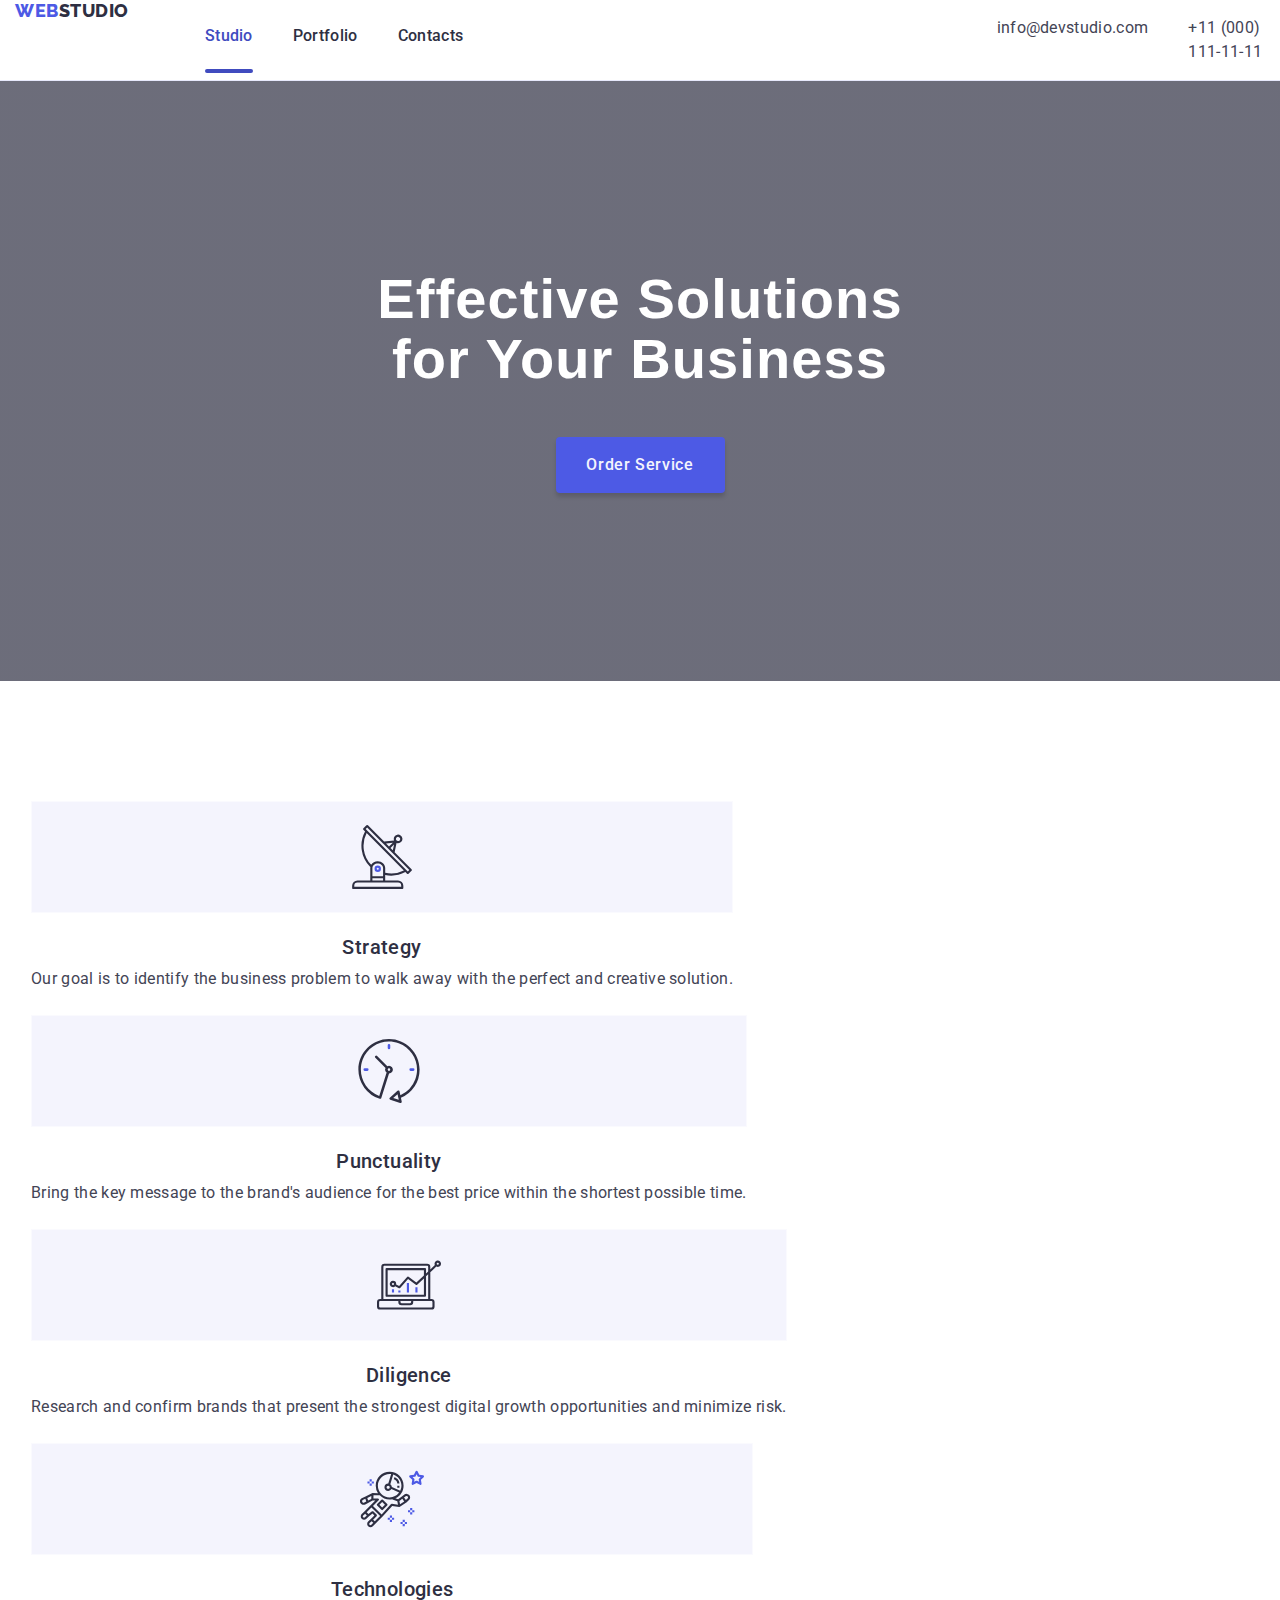
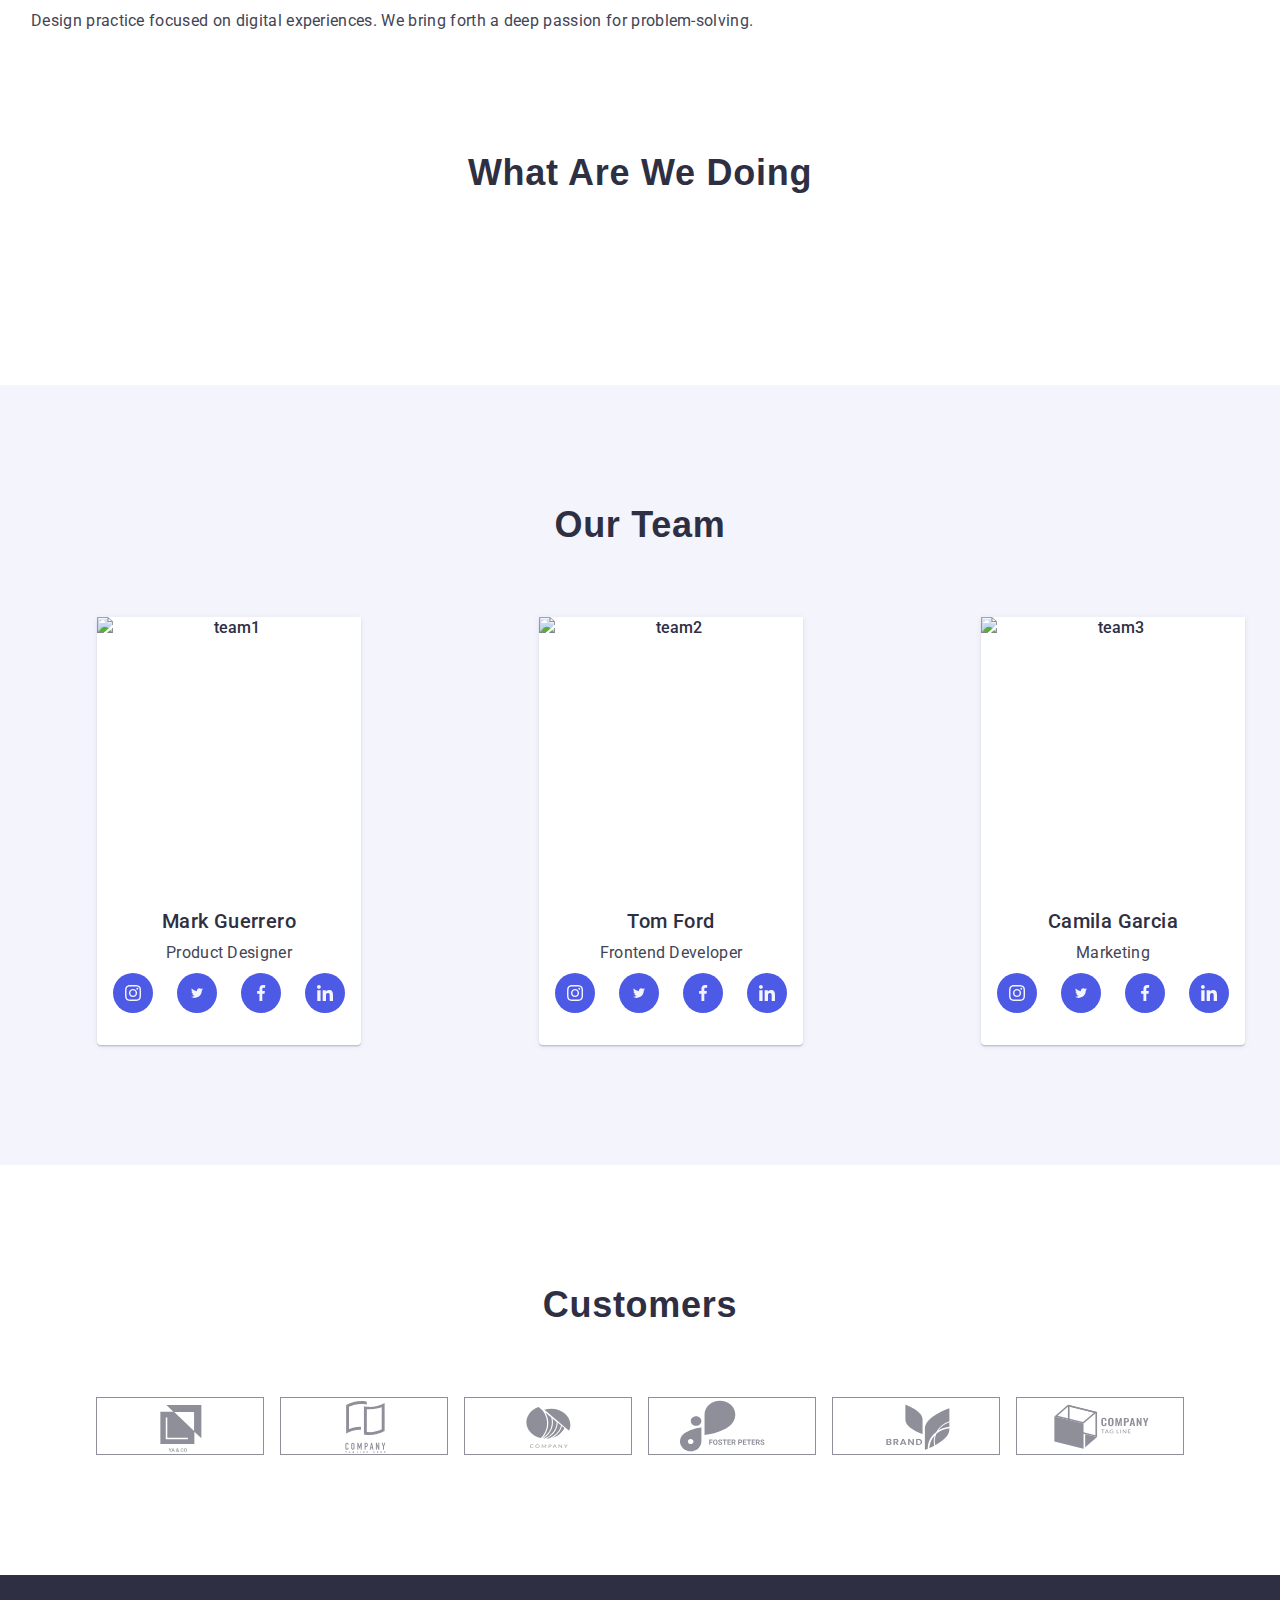
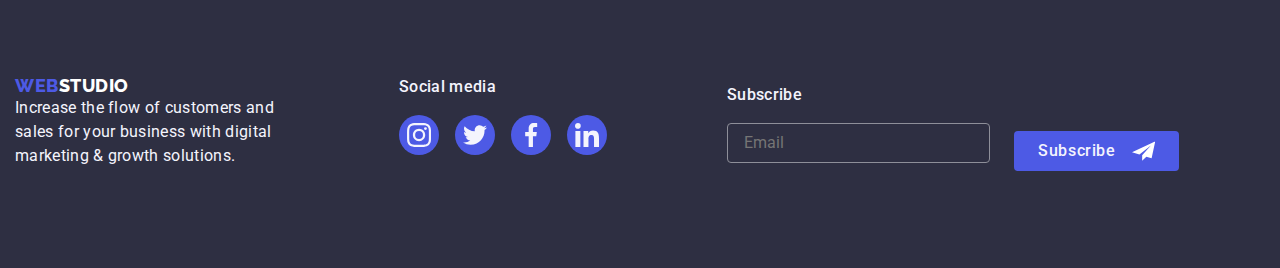
==== commit 1f980b4e: "temp" ====
--- a/index.html
+++ b/index.html
@@ -29,7 +29,7 @@
                     aria-expanded="false"
                     aria-controls="mobile-menu"
             >
-                <svg class="menu-mobile-icon" width="64" height="64"  >
+                <svg class="menu-mobile-icon" width="32" height="32"  >
                     <use href="./images/icons.svg#icon-charm_menu-hamburger" ></use>
                 </svg>
             </button>
@@ -127,7 +127,7 @@
             </ul>
         </div>
     </section>
-    <section class="team hide">
+    <section class="team">
         <div class="container">
             <h2>Our Team</h2>
             <ul class="team-list">
@@ -281,7 +281,7 @@
             </ul>
         </div>
     </section>
-    <section class="customers hide">
+    <section class="customers">
         <div class="container">
             <h2>Customers</h2>
 
@@ -333,7 +333,7 @@
         </div>
     </section>
 </main>
-<footer class="hide">
+<footer class="">
     <div class="container">
         <div class="footer-wrapper">
             <div>
@@ -395,7 +395,7 @@
 </footer>
 
 
-<div class="backdrop is-hidden" data-modal>
+<div class="backdrop is-hidden" data-modal  >
     <div class="modal">
         <button class="modal-btn" type="button" data-modal-close>
             <svg class="modal-btn-icon" width="10" height="10">
@@ -480,13 +480,17 @@
             ></path>
         </svg>
     </button>
-
-    <ul class="mobile-menu">
-        <li><a href="" class="link">About</a></li>
-        <li><a href="" class="link">Products</a></li>
-        <li><a href="" class="link">Contacts</a></li>
-        <li><a href="" class="link">Career</a></li>
-    </ul>
+    <div class="container-mobile-flex">
+        <ul class="mobile-menu">
+            <li><a href="./index.html" class="link">Studio</a></li>
+            <li><a href="./portfolio.html" class="link">Portfolio</a></li>
+            <li><a href="#" class="link">Contacts</a></li>
+        </ul>
+        <ul class="mobile-contact">
+            <li class="phone" href="tel:+110001111111">+11 (000) 111-11-11</li>
+            <li  href="mailto:info@devstudio.com">info@devstudio.com</li>
+        </ul>
+    </div>
 </div>
 <script
         defer
@@ -494,9 +498,9 @@
         integrity="sha512-HowizSDbQl7UPEAsPnvJHlQsnBmU2YMrv7KkTBulTLEGz9chfBoWYyZJL+MUO6p/yBuuMO/8jI7O29YRZ2uBlA=="
         crossorigin="anonymous"
 ></script>
+<script src="./js/modal.js"></script>
 <script defer src="js/mobile-menu.js"></script>
 
-<script src="./js/modal.js"></script>
 
 </body>
 </html>--- a/css/styles.css
+++ b/css/styles.css
@@ -1,6 +1,6 @@
-.hide{
-    display: none;
-}
+/*.hide{*/
+/*    display: none;*/
+/*}*/
 :root {
     --iris: #4d5ae5;
     --ocean: #404bbf;
@@ -20,7 +20,7 @@
     --logo-font: 'Raleway', sans-serif;
     --trns-slow: 600ms ease-out;
     --trns-fast: 250ms cubic-bezier(0.4, 0, 0.2, 1);
-    --navi-blue: rgba(46, 47, 66, 0.4);
+    --navi-blue: #2E2F42;
 
 }
 
@@ -60,12 +60,16 @@
 }
 
 h3 {
-    /*font-family: var(--primary-font);*/
-    font-weight: 500;
-    font-size: 20px;
-    line-height: 120%;
-    letter-spacing: 0.02em;
-    color: var(--navy-blue);
+    color: var(--NAVY-BLUE, #2E2F42);
+
+
+    font-family: var(--primary-font);
+    font-size: 36px;
+    font-style: normal;
+    font-weight: 700;
+    line-height: 40px; /* 111.111% */
+    letter-spacing: 0.72px;
+    text-transform: capitalize;
 }
 
 body {
@@ -274,6 +278,7 @@
     border: 1px solid var(--cornflower);
     border-top: none;
     padding: 32px 16px;
+
 }
 
 .portfolio img {
@@ -408,9 +413,6 @@
     flex-shrink: 0;
 }
 
-
-
-
 header {
     border-bottom: 1px solid var(--cornflower);
 }
@@ -433,11 +435,27 @@
 .vision {
     display: flex;
     flex-direction: column;
-    gap: 24px;
+    gap: 72px;
+    align-content: center;
+    align-items: center;
+    width: 100%;
+  padding-left: 16px;
+  padding-right: 16px;
+}
+.visio  > p {
+    color: var(--SLATE, #434455);
+    /* Body Medium */
+    font-family: Roboto;
+    font-size: 16px;
+    font-style: normal;
+    font-weight: 500;
+    line-height: 24px; /* 150% */
+    letter-spacing: 0.32px;
 }
 
 .vision h3 {
     margin-bottom: 8px;
+    text-align: center;
 }
 
 .benefits {
@@ -447,7 +465,19 @@
 .section-benefits {
     padding: 0 0 120px 0;
 }
-
+.mobile-contact{
+    margin-bottom: 0 auto;
+
+}
+.mobile-contact .phone{
+    color: var(--IRIS, #4D5AE5);
+    font-size: 1.6em;
+    font-style: normal;
+    font-weight: 700;
+    line-height: 40px; /* 111.111% */
+    letter-spacing: 0.72px;
+    text-transform: capitalize;
+}
 
 .benefits .item {
     width: calc((100% - 32px) / 3)
@@ -461,15 +491,26 @@
 .team-list {
     margin-top: 72px;
     display: flex;
-    padding-left: 0;
-}
-
-.team-list .card {
+
+    flex-direction: column;
+    align-items: center;
+    gap: 72px;
+
+
+}
+.card img{
+    display: inline-block;
+    max-width: 264px;
+}
+.team-list .card {    /*mobile*/
+    margin-left: 82px;
+    margin-right: 82px;
+    min-width: 264px;
     flex-direction: column;
     justify-content: center;
     align-items: center;
-    margin-right: 24px;
-    width: calc((100%) / 4);
+
+    /*width: calc((100%) / 1);*/
     border-radius: 0px 0px 4px 4px;
     background: #FFF;
     box-shadow: 0px 1px 6px 0px rgba(46, 47, 66, 0.08), 0px 1px 1px 0px rgba(46, 47, 66, 0.16), 0px 2px 1px 0px rgba(46, 47, 66, 0.08);
@@ -485,12 +526,12 @@
 
 .team-card-content {
     padding: 32px 0 32px 0;
+
 }
 
 .team-card-content h3 {
     margin-bottom: 8px;
 }
-
 
 footer {
     padding: 100px 0 100px 0;
@@ -505,9 +546,7 @@
     font-weight: 400;
     line-height: 24px; /* 150% */
     letter-spacing: 0.32px;
-
-}
-
+}
 
 .menu a {
     display: block;
@@ -585,10 +624,11 @@
 }
 
 .footer-wrapper {
-    gap: 120px;
-    display: flex;
-    align-items: self-start;
-    justify-content: left;
+
+    gap: 72px;
+    display: flex;
+    align-items:center;
+    flex-direction: column;
 }
 
 .footer-social-wrapper {
@@ -624,24 +664,22 @@
 }
 
 .customers h2 {
-
     margin-bottom: 72px;
     text-align: center;
     width: 100%;
 }
 
 .customers-wrapper {
-
-    display: inline-flex;
-    gap: 24px;
-    align-content: center;
-    align-items: center;
+    display: flex;
+    flex-wrap: wrap;
+    column-gap: 16px;
+    row-gap: 72px;
     justify-content: center;
+    align-items: center;
 }
 
 .customer-card {
     width: 168px;
-    height: 88px;
 }
 
 .customer-card a:hover, .customer-card a:focus {
@@ -755,6 +793,7 @@
     transform: translateY(0);
     filter: blur(0px);
 }
+
 
 .backdrop {
     position: fixed;
@@ -1041,13 +1080,14 @@
 
 .footer-form {
     display: flex;
-    flex-direction: row;
-    /*align-items: center;*/
+    flex-direction: column;
+    align-items: center;
 }
 
 .footer-email {
     height: 40px;
-    width: 263px;
+    width: 100%;
+
     color: var(--cloud);
     margin-right: 24px;
 }
@@ -1067,12 +1107,14 @@
 }
 .footer-email label:has(>input:active){
     color: var(--cloud);
+
 }
 
 
 .footer-form button {
     display: flex;
     flex-direction: row;
+    margin-top: 16px;
     width: 165px;
     gap: 16px;
     background-color: var(--iris);
@@ -1140,6 +1182,16 @@
     transform: translateY(-50%);
 }
 
+.container{
+
+        min-width: 320px;
+
+    max-width: 767px;
+    padding-left: 16px;
+    padding-right: 16px;
+    margin-left: auto;
+    margin-right: auto;
+}
 
 
 @media screen and (min-width: 1158px) {
@@ -1182,7 +1234,7 @@
     display: flex;
     align-items: center;
     justify-content: center;
-  stroke: var(--navi-blue);
+    stroke: var(--navi-blue);
     margin: 0;
     padding: 0;
     background-color: transparent;
@@ -1210,9 +1262,8 @@
     width: 100vw;
     height: 100vh;
     padding: 32px;
-    background-color: #3f51b5;
+    background-color: #fff;
     z-index: 999;
-
     transform: translateX(100%);
     transition: transform 250ms ease-in-out;
 }
@@ -1231,12 +1282,38 @@
 .mobile-menu {
     padding: 0;
     margin: 0;
+    padding-left: 20px;
+    padding-top: 80px;
     list-style: none;
-}
-
+    display: flex;
+    flex-direction: column;
+
+}
+.container-mobile-flex{
+    display: flex;
+    height: 100%;
+    flex-direction: column;
+    justify-content: space-between;
+}
 .mobile-menu .link {
     display: block;
     padding: 10px;
-    color: #fff;
     text-decoration: none;
+    color: var(--NAVY-BLUE, #2E2F42);
+    /* Header 2 */
+    font-family: var(--primary-font);
+    font-size: 36px;
+    font-style: normal;
+    font-weight: 700;
+    line-height: 40px; /* 111.111% */
+    letter-spacing: 0.72px;
+    text-transform: capitalize;
+}
+
+.mobile-menu .link:focus {
+    color: var(--ocean);
+}
+
+.menu-mobile-icon{
+    fill: var(--navi-blue);
 }--- a/css/tablet.css
+++ b/css/tablet.css
@@ -1,7 +1,15 @@
-
-@media screen and (min-width: 768px){
-    .container{
-        min-width: 468px;
+@media screen and (min-width: 768px) {
+    .container {
+        min-width: 768px;
+        /*max-width: 1157px;*/
+    }
+    h3 {
+        /*font-family: var(--primary-font);*/
+        font-weight: 500;
+        font-size: 20px;
+        line-height: 120%;
+        letter-spacing: 0.02em;
+        color: var(--navy-blue);
     }
     .main-title {
         margin-bottom: 48px;
@@ -17,16 +25,23 @@
         display: block;
         margin-bottom: 72px;
     }
-    .benefits{
 
+    .vision {
+        flex-wrap: wrap;
+        column-gap: 24px;
+        row-gap: 72px;
         display: flex;
         gap: 16px; /* якщо 24 то не поміщається три картинки у рядок*/
-        flex-wrap: wrap;
+        /*flex-wrap: wrap;*/
         margin: 0;
         list-style: none;
     }
 
-    .section-vision{
+    .vision h3 {
+        margin-bottom: 8px;
+    }
+
+    .section-vision {
         padding: 120px 0;
     }
 
@@ -36,19 +51,22 @@
         background-color: #F4F4FD;
         position: relative;
         text-align: center;
-        display: flex;  flex-direction: row!important;
+        display: flex;
+        flex-direction: row !important;
         align-items: center;
         justify-content: center;
         margin-bottom: 22px;
         border: 1px solid rgba(255, 255, 255, 0.5);
     }
+
     .vision {
         display: flex;
-        flex-direction: row!important;
+        flex-direction: row !important;
 
 
         gap: 24px;
     }
+
     .menu {
         display: flex;
         gap: 40px;
@@ -102,6 +120,9 @@
         padding: 0;
     }
 
+    .menu-container {
+        display: none;
+    }
 
     address li:hover {
 
@@ -114,5 +135,57 @@
     address li:active {
         font-weight: 400;
     }
+    .team-list {
+        flex-direction: row;
+    }
+    .team-card-content {
+        padding: 32px 0 32px 0;
+    }
+    .team-list .card {
+        margin-right: 24px;
+        width: calc((100%) / 2);
+    }
+    address{
+        display: flex;  justify-content: left;
+    }
+    address ul {
 
+        cursor: pointer;
+        font-weight: 400;
+        font-size: 16px;
+        line-height: 150%;
+        display: flex;
+        letter-spacing: 0.02em;
+        color: var(--slate);
+        gap: 40px;
+        margin: 0;
+        padding: 0;
+        flex-direction: column;
+    }
+    header .container nav{
+        display: flex;
+        align-items: start;
+        left: 0px;
+        justify-content: left;
+    }
+    .footer-wrapper {
+        flex-direction: row;
+        align-items: self-start;
+        justify-content: left;
+    }
+
+    .footer-form{
+        flex-direction: row;
+    }
+    .footer-email {
+        width: 263px;
+    }
+
+    .footer-form button {
+        width: 165px;
+    }
+
+    .footer-wrapper {
+        gap: 120px;
+    }
 }
--- a/css/desktop.css
+++ b/css/desktop.css
@@ -1,9 +1,17 @@
 @media screen and (min-width: 1158px){
     .container{
         min-width: 1158px;
+        max-width: 100%;
     }
     .vision {
         display: flex;
         flex-direction: row!important;
     }
+    .team-list .card {
+        margin-right: 24px;
+        width: calc((100%) / 4);
+    }
+    address ul {
+       flex-direction: row;
+    }
 }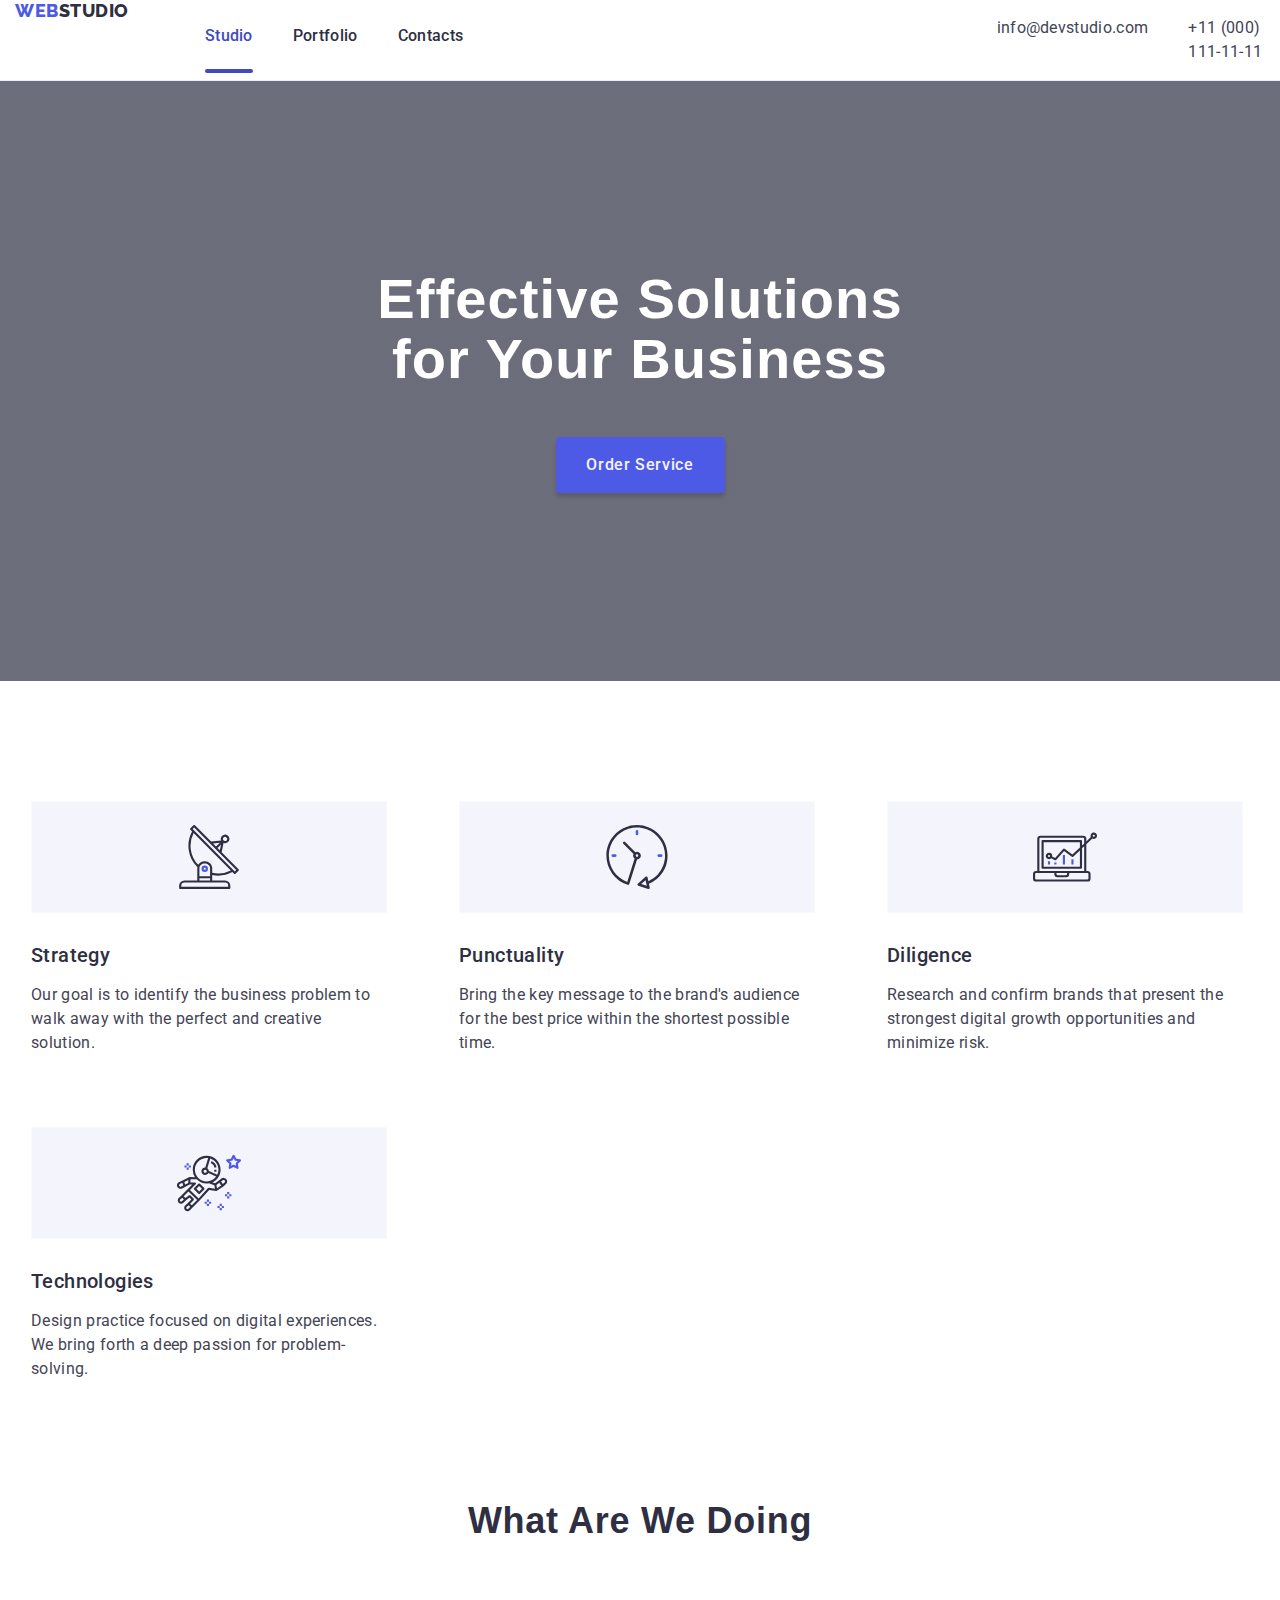
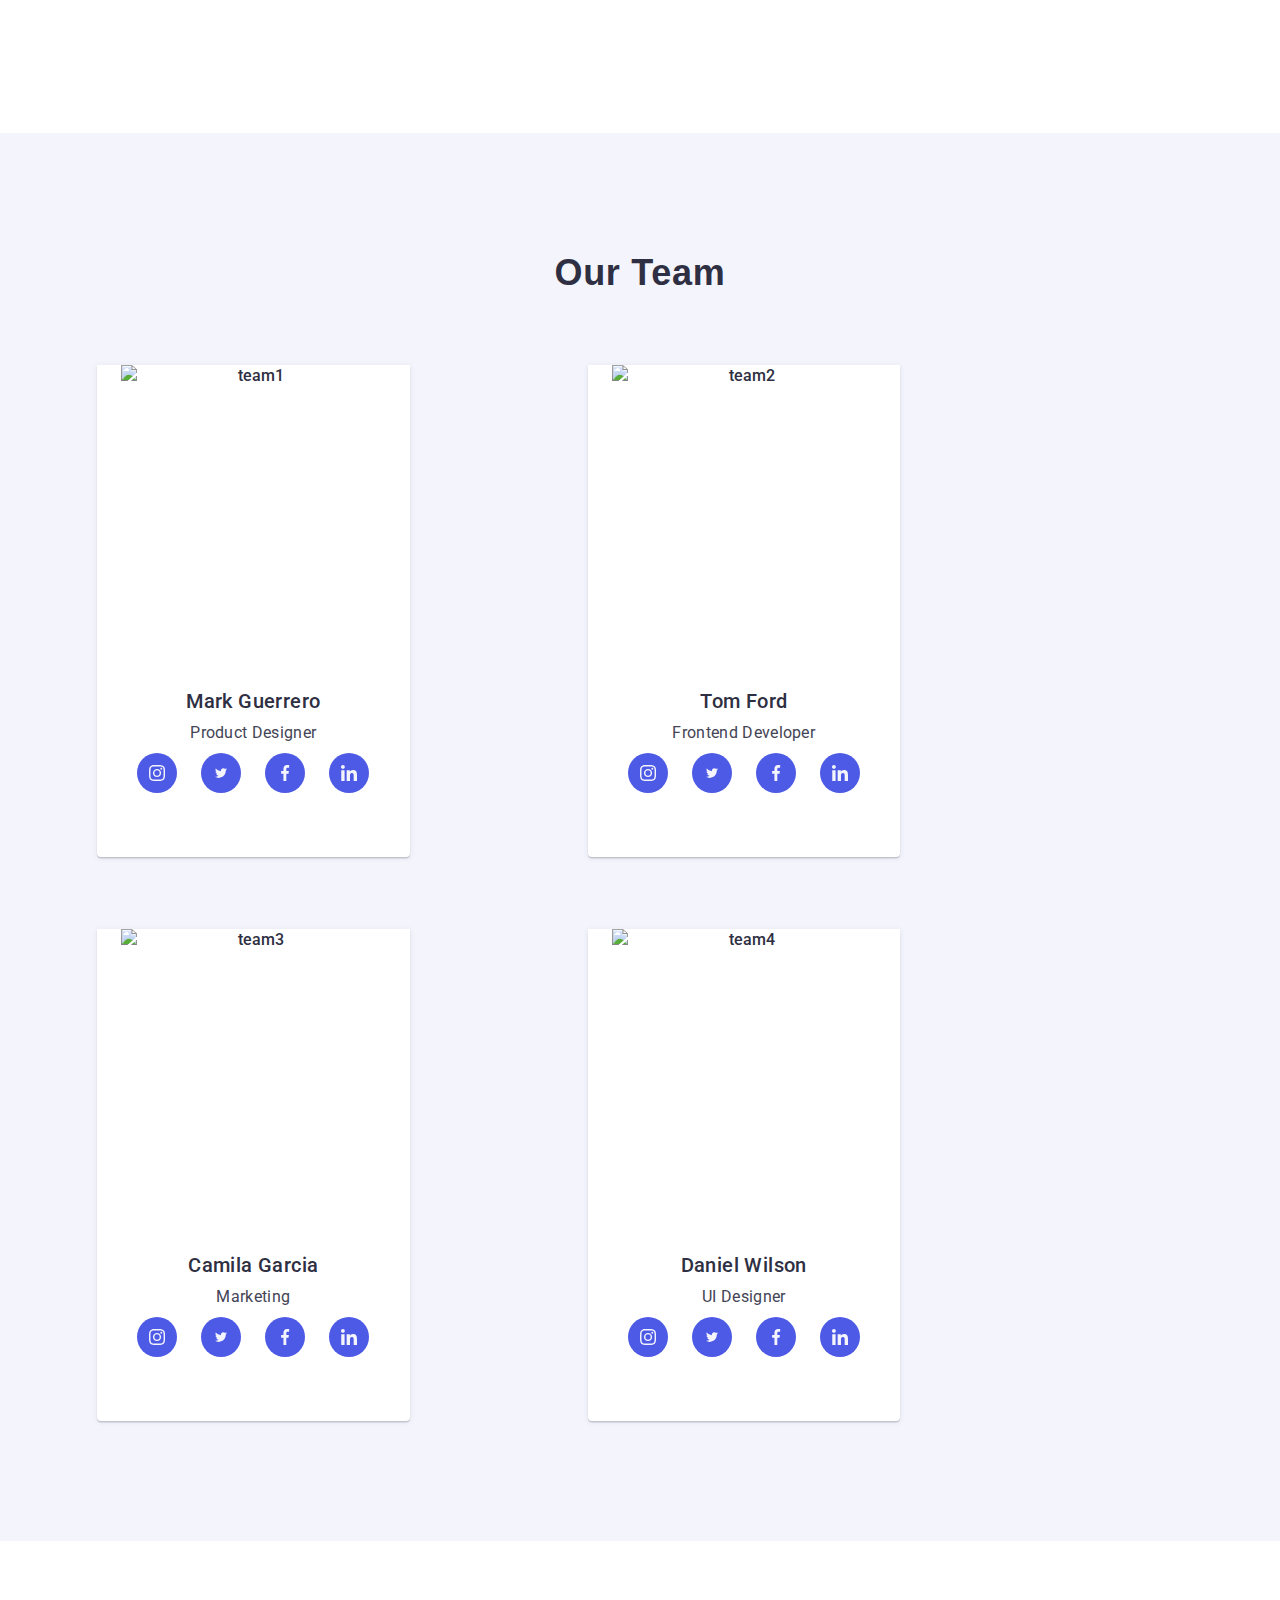
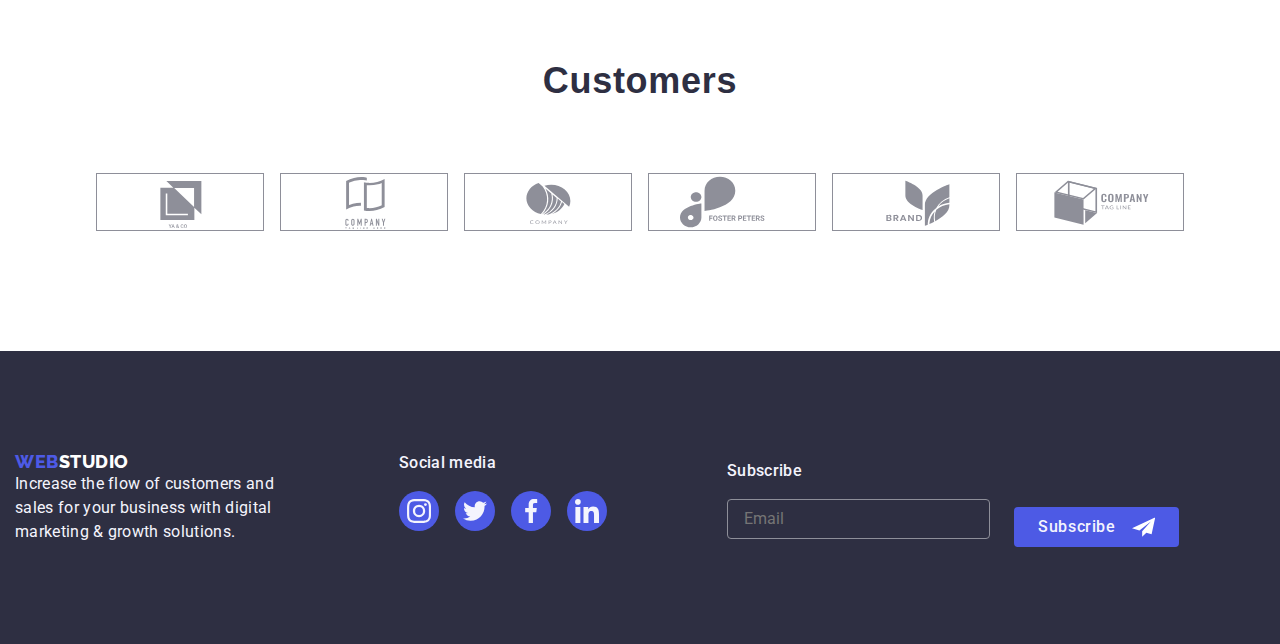
==== commit dcf25adf: "temp" ====
--- a/index.html
+++ b/index.html
@@ -394,7 +394,34 @@
     </div>
 </footer>
 
-
+<div class="menu-container js-menu-container" id="mobile-menu">
+    <button class="menu-toggle js-close-menu" is-open>
+        <svg
+                fill="currentColor"
+                viewBox="0 0 20 20"
+                xmlns="http://www.w3.org/2000/svg"
+                width="24"
+                height="24"
+        >
+            <path
+                    fill-rule="evenodd"
+                    d="M4.293 4.293a1 1 0 011.414 0L10 8.586l4.293-4.293a1 1 0 111.414 1.414L11.414 10l4.293 4.293a1 1 0 01-1.414 1.414L10 11.414l-4.293 4.293a1 1 0 01-1.414-1.414L8.586 10 4.293 5.707a1 1 0 010-1.414z"
+                    clip-rule="evenodd"
+            ></path>
+        </svg>
+    </button>
+    <div class="container-mobile-flex">
+        <ul class="mobile-menu">
+            <li><a href="./index.html" class="link">Studio</a></li>
+            <li><a href="./portfolio.html" class="link">Portfolio</a></li>
+            <li><a href="#" class="link">Contacts</a></li>
+        </ul>
+        <ul class="mobile-contact">
+            <li class="phone" href="tel:+110001111111">+11 (000) 111-11-11</li>
+            <li  href="mailto:info@devstudio.com">info@devstudio.com</li>
+        </ul>
+    </div>
+</div>
 <div class="backdrop is-hidden" data-modal  >
     <div class="modal">
         <button class="modal-btn" type="button" data-modal-close>
@@ -464,34 +491,7 @@
     </form>
 </div>
 </div>
-<div class="menu-container js-menu-container" id="mobile-menu">
-    <button class="menu-toggle js-close-menu">
-        <svg
-                fill="currentColor"
-                viewBox="0 0 20 20"
-                xmlns="http://www.w3.org/2000/svg"
-                width="24"
-                height="24"
-        >
-            <path
-                    fill-rule="evenodd"
-                    d="M4.293 4.293a1 1 0 011.414 0L10 8.586l4.293-4.293a1 1 0 111.414 1.414L11.414 10l4.293 4.293a1 1 0 01-1.414 1.414L10 11.414l-4.293 4.293a1 1 0 01-1.414-1.414L8.586 10 4.293 5.707a1 1 0 010-1.414z"
-                    clip-rule="evenodd"
-            ></path>
-        </svg>
-    </button>
-    <div class="container-mobile-flex">
-        <ul class="mobile-menu">
-            <li><a href="./index.html" class="link">Studio</a></li>
-            <li><a href="./portfolio.html" class="link">Portfolio</a></li>
-            <li><a href="#" class="link">Contacts</a></li>
-        </ul>
-        <ul class="mobile-contact">
-            <li class="phone" href="tel:+110001111111">+11 (000) 111-11-11</li>
-            <li  href="mailto:info@devstudio.com">info@devstudio.com</li>
-        </ul>
-    </div>
-</div>
+
 <script
         defer
         src="https://cdnjs.cloudflare.com/ajax/libs/body-scroll-lock/3.1.5/bodyScrollLock.min.js"
--- a/css/styles.css
+++ b/css/styles.css
@@ -676,6 +676,7 @@
     row-gap: 72px;
     justify-content: center;
     align-items: center;
+    --items:1;
 }
 
 .customer-card {
--- a/css/tablet.css
+++ b/css/tablet.css
@@ -1,7 +1,10 @@
 @media screen and (min-width: 768px) {
     .container {
         min-width: 768px;
-        /*max-width: 1157px;*/
+        max-width: 100%;
+    }
+    .vision-div{
+        display: none;
     }
     h3 {
         /*font-family: var(--primary-font);*/
@@ -26,45 +29,36 @@
         margin-bottom: 72px;
     }
 
-    .vision {
-        flex-wrap: wrap;
-        column-gap: 24px;
-        row-gap: 72px;
-        display: flex;
-        gap: 16px; /* якщо 24 то не поміщається три картинки у рядок*/
-        /*flex-wrap: wrap;*/
-        margin: 0;
-        list-style: none;
-    }
+    /*.vision {*/
+    /*    flex-wrap: wrap;*/
+    /*    column-gap: 24px;*/
+    /*    row-gap: 72px;*/
+    /*    display: flex;*/
+    /*    gap: 16px; !* якщо 24 то не поміщається три картинки у рядок*!*/
+    /*    !*flex-wrap: wrap;*!*/
+    /*    margin: 0;*/
+    /*    list-style: none;*/
+    /*}*/
 
     .vision h3 {
         margin-bottom: 8px;
     }
 
     .section-vision {
-        padding: 120px 0;
+        padding: 96px 0;
     }
 
-    .vision-div {
-        height: 112px;
-        width: 100%;
-        background-color: #F4F4FD;
-        position: relative;
-        text-align: center;
+ .vision{
+     flex-direction: row;
+
+     flex-wrap: wrap;
+ }
+    .vision li{
         display: flex;
-        flex-direction: row !important;
-        align-items: center;
-        justify-content: center;
-        margin-bottom: 22px;
-        border: 1px solid rgba(255, 255, 255, 0.5);
-    }
-
-    .vision {
-        display: flex;
-        flex-direction: row !important;
-
-
-        gap: 24px;
+        width: 356px;
+        flex-direction: column;
+        align-items: flex-start;
+        gap: 8px;
     }
 
     .menu {
@@ -137,13 +131,18 @@
     }
     .team-list {
         flex-direction: row;
+        flex-wrap: wrap;
     }
     .team-card-content {
         padding: 32px 0 32px 0;
     }
     .team-list .card {
-        margin-right: 24px;
-        width: calc((100%) / 2);
+        display: inline-flex;
+        padding-bottom: 32px;
+        flex-direction: column;
+        justify-content: center;
+        align-items: center;
+        gap: 32px;
     }
     address{
         display: flex;  justify-content: left;
--- a/css/desktop.css
+++ b/css/desktop.css
@@ -1,11 +1,7 @@
 @media screen and (min-width: 1158px){
     .container{
         min-width: 1158px;
-        max-width: 100%;
-    }
-    .vision {
-        display: flex;
-        flex-direction: row!important;
+        max-width: 4000px;
     }
     .team-list .card {
         margin-right: 24px;
@@ -14,4 +10,22 @@
     address ul {
        flex-direction: row;
     }
+
+    .section-vision {
+        padding: 120px 0;
+    }
+
+    .vision-div {
+        height: 112px;
+        width: 100%;
+        background-color: #F4F4FD;
+        position: relative;
+        text-align: center;
+        display: flex;
+        flex-direction: row !important;
+        align-items: center;
+        justify-content: center;
+        margin-bottom: 22px;
+        border: 1px solid rgba(255, 255, 255, 0.5);
+    }
 }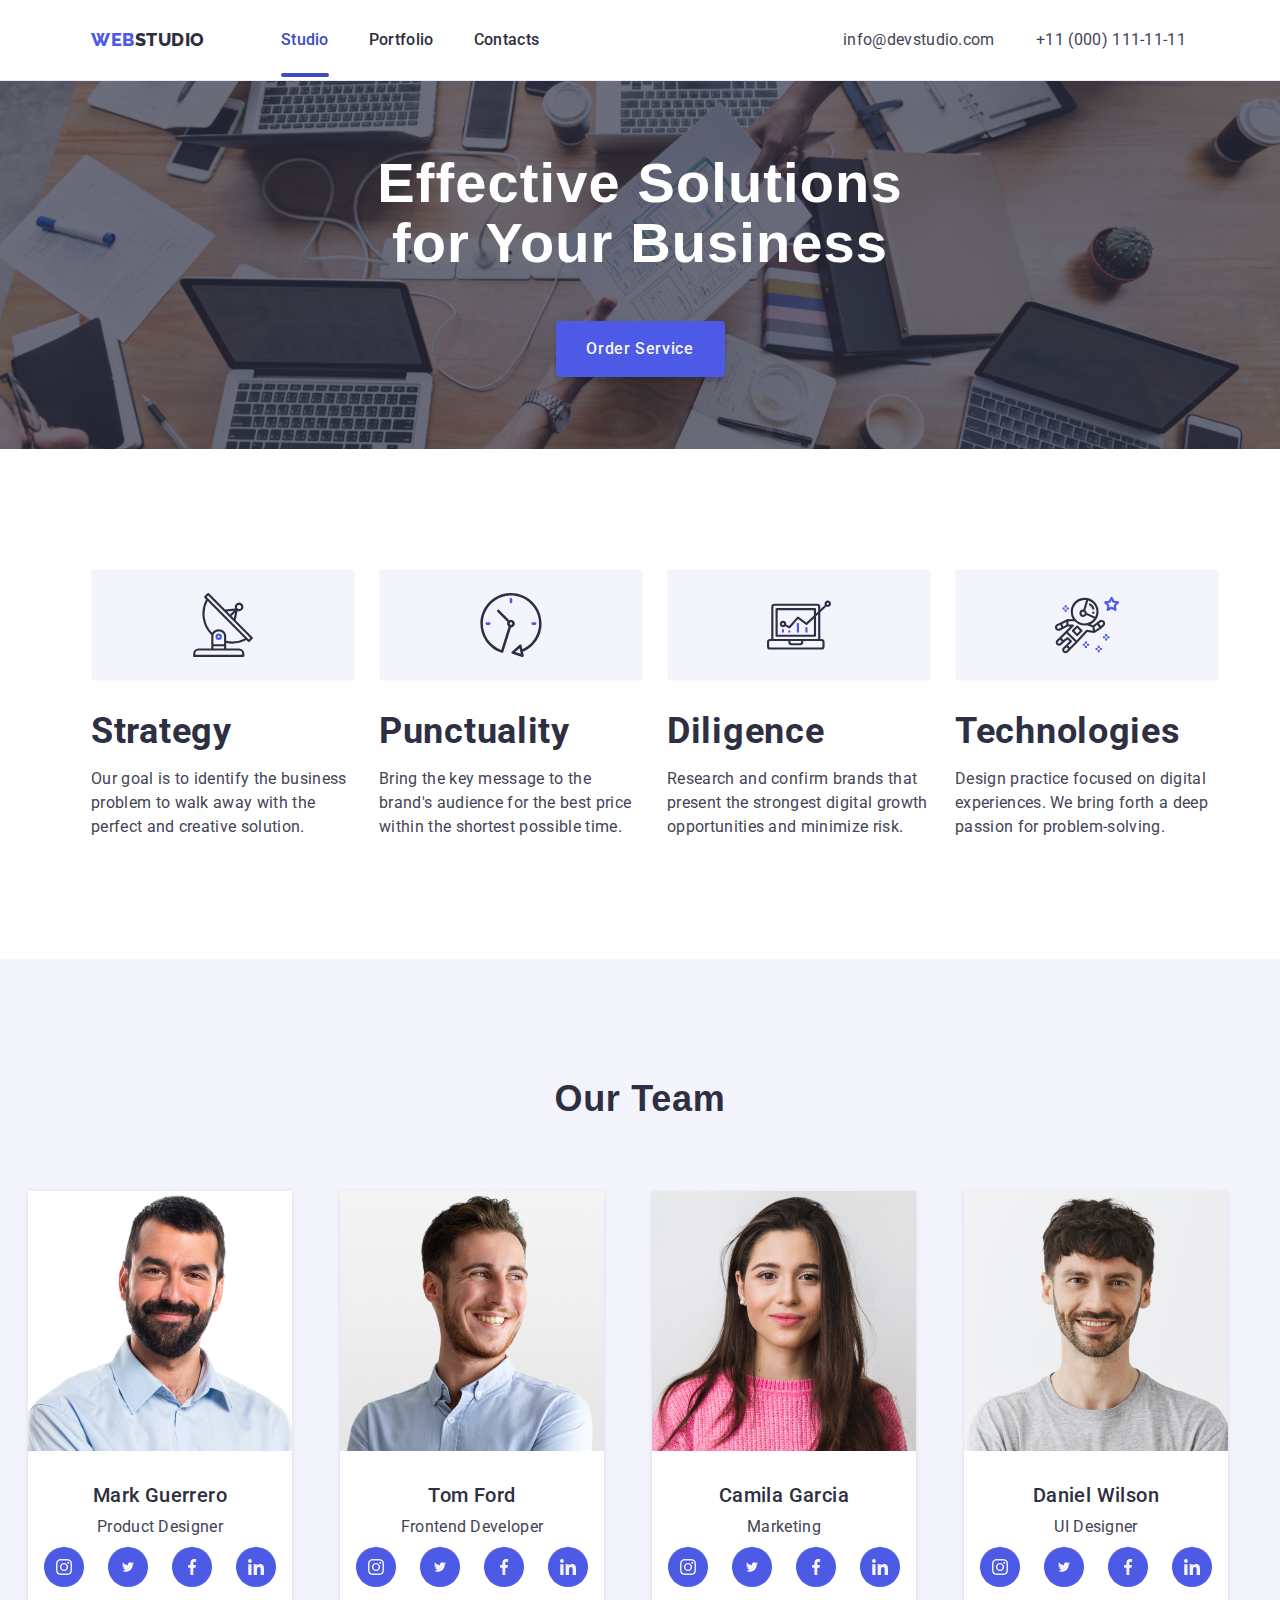
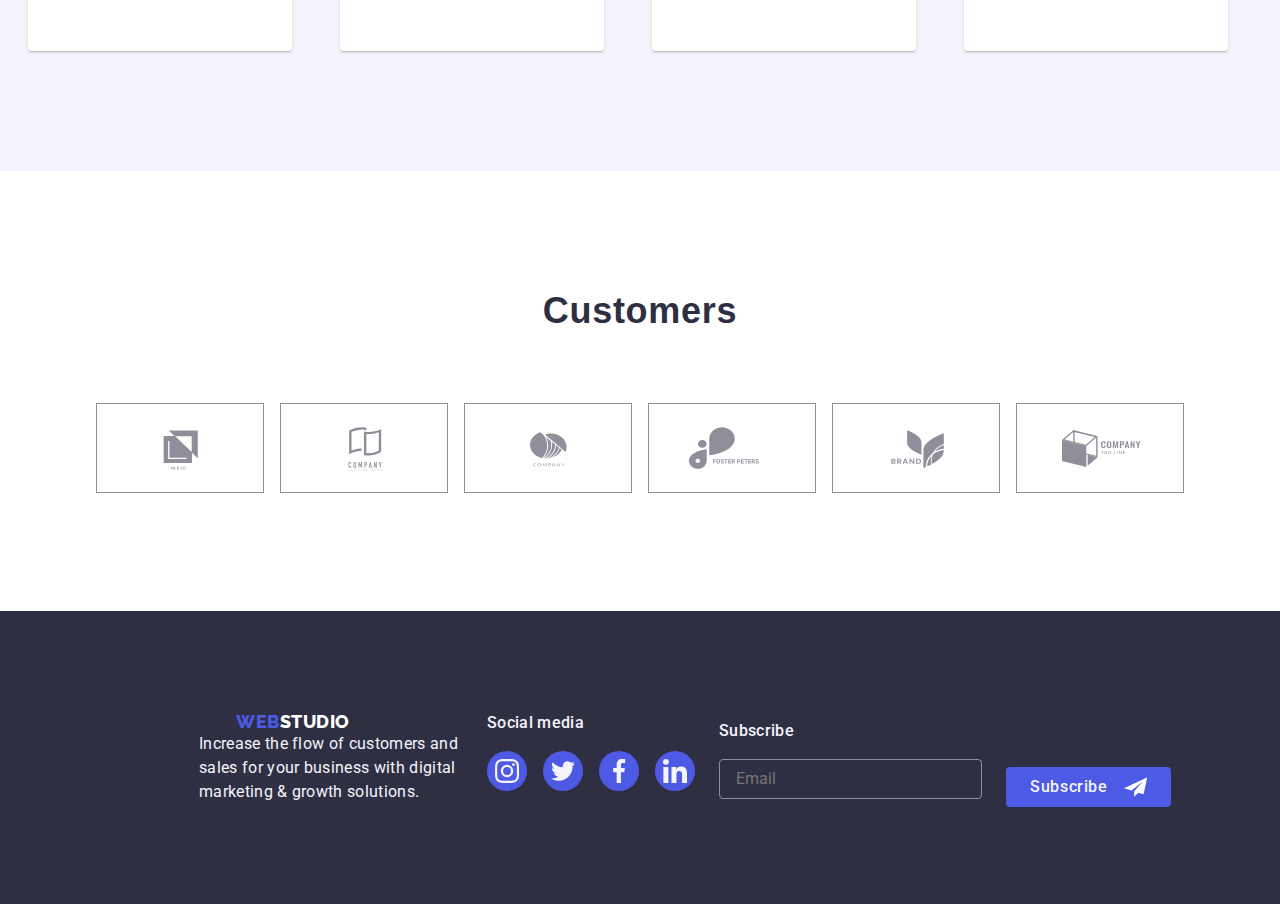
==== commit f24e1a02: "images" ====
--- a/index.html
+++ b/index.html
@@ -131,7 +131,10 @@
         <div class="container">
             <h2>Our Team</h2>
             <ul class="team-list">
-                <li class="card"><img src="images/team1.jpg" height="260" width="264" alt="team1">
+                <li class="card"><img src="images/team/team1.jpg"
+                                      srcset="images/team/team1.jpg  1x
+                                      images/team/team1_@2x.jpg  2x"
+                                      height="260" width="264" alt="team1">
                     <div class="team-card-content">
                         <h3>Mark Guerrero</h3>
                         <p>Product Designer</p>
@@ -169,7 +172,9 @@
 
                 </li>
 
-                <li class="card"><img src="images/team2.jpg" height="260" width="264" alt="team2">
+                <li class="card"><img src="images/team/team2.jpg"
+                                      srcset="images/team/team2.jpg  1x
+                                      images/team/team2_@2x.jpg  2x" height="260" width="264" alt="team2">
                     <div class="team-card-content">
                         <h3>Tom Ford</h3>
                         <p>Frontend Developer</p>
@@ -205,7 +210,10 @@
                         </ul>
                     </div>
                 </li>
-                <li class="card"><img src="images/team3.jpg" height="260" width="264" alt="team3">
+                <li class="card"><img src="images/team/team3.jpg"
+                                      srcset="images/team/team3.jpg  1x
+                                      images/team/team3_@2x.jpg  2x"
+                                      height="260" width="264" alt="team3">
                     <div class="team-card-content">
                         <h3>Camila Garcia</h3>
                         <p>Marketing</p>
@@ -241,7 +249,10 @@
                         </ul>
                     </div>
                 </li>
-                <li class="card"><img src="images/team4.jpg" height="260" width="264" alt="team4">
+                <li class="card"><img src="images/team/team4.jpg"
+                                      srcset="images/team/team4.jpg  1x
+                                      images/team/team4_@2x.jpg  2x"
+                                      height="260" width="264" alt="team4">
                     <div class="team-card-content">
                         <h3>Daniel Wilson</h3>
                         <p>UI Designer</p>
--- a/css/styles.css
+++ b/css/styles.css
@@ -196,7 +196,9 @@
 .logo {
     display: block;
 }
-
+footer .logo{
+    text-align: center;
+}
 footer .logo span {
     color: #fff;
 }
@@ -317,11 +319,12 @@
 
 .solutions {
     text-align: center;
-    padding: 188px 0;
+    /*padding: 188px 0;*/
+    padding: 72px 0;
     background-position: center;
     background-size: cover;
     background-image: linear-gradient(rgba(46, 47, 66, 0.7),
-    rgba(46, 47, 66, 0.7)), url('../images/people_in_the_office.jpeg');
+    rgba(46, 47, 66, 0.7)), url('../images/solutions/mobile.jpg');
 
 }
 
@@ -408,9 +411,8 @@
     margin: 0 auto;
     padding: 0 16px;
     min-width: 320px;
-    max-width: 767px;
-    /*width: 1158px;*/
-    flex-shrink: 0;
+     /*width: 1158px;*/
+    /*flex-shrink: 0;*/
 }
 
 header {
@@ -439,8 +441,8 @@
     align-content: center;
     align-items: center;
     width: 100%;
-  padding-left: 16px;
-  padding-right: 16px;
+  /*padding-left: 16px;*/
+  /*padding-right: 16px;*/
 }
 .visio  > p {
     color: var(--SLATE, #434455);
@@ -456,6 +458,14 @@
 .vision h3 {
     margin-bottom: 8px;
     text-align: center;
+//styleName: Header 2;
+
+    font-size: 36px;
+    font-weight: 700;
+    line-height: 40px;
+    letter-spacing: 0.02em;
+    text-align: center;
+
 }
 
 .benefits {
@@ -463,7 +473,9 @@
 }
 
 .section-benefits {
-    padding: 0 0 120px 0;
+    display: none;
+    padding: 0 0 96px 0;
+    /*padding: 0 0 120px 0;*/
 }
 .mobile-contact{
     margin-bottom: 0 auto;
@@ -531,6 +543,13 @@
 
 .team-card-content h3 {
     margin-bottom: 8px;
+
+    font-size: 20px;
+    font-weight: 500;
+    line-height: 24px;
+    letter-spacing: 0.02em;
+    text-align: center;
+
 }
 
 footer {
@@ -680,6 +699,8 @@
 }
 
 .customer-card {
+    /*width: calc(100% - 48px/2); // 16*3=48*/
+    height: 88px;
     width: 168px;
 }
 
@@ -699,8 +720,10 @@
     align-content: center;
     border: 1px solid var(--light-slate);
     fill: var(--light-slate);
-    height: 100%;
-    width: 100%;
+    /*height: 100%;*/
+    /*width: 100%;*/
+    padding: 16px 40px;
+
     align-content: center;
     text-align: center;
 }
@@ -1183,16 +1206,6 @@
     transform: translateY(-50%);
 }
 
-.container{
-
-        min-width: 320px;
-
-    max-width: 767px;
-    padding-left: 16px;
-    padding-right: 16px;
-    margin-left: auto;
-    margin-right: auto;
-}
 
 
 @media screen and (min-width: 1158px) {
--- a/css/tablet.css
+++ b/css/tablet.css
@@ -1,7 +1,7 @@
 @media screen and (min-width: 768px) {
     .container {
-        min-width: 768px;
-        max-width: 100%;
+
+        max-width: 768px;
     }
     .vision-div{
         display: none;
@@ -50,7 +50,7 @@
 
  .vision{
      flex-direction: row;
-
+gap:72px 24px;
      flex-wrap: wrap;
  }
     .vision li{
@@ -132,17 +132,21 @@
     .team-list {
         flex-direction: row;
         flex-wrap: wrap;
+        gap: 64px 24px;
+        justify-content:center;
     }
     .team-card-content {
         padding: 32px 0 32px 0;
     }
     .team-list .card {
+        margin-left: 0px;
+        margin-right: 0px;
         display: inline-flex;
         padding-bottom: 32px;
         flex-direction: column;
         justify-content: center;
         align-items: center;
-        gap: 32px;
+        /*gap: 32px;*/
     }
     address{
         display: flex;  justify-content: left;
@@ -170,6 +174,7 @@
     .footer-wrapper {
         flex-direction: row;
         align-items: self-start;
+        flex-wrap: wrap;
         justify-content: left;
     }
 
@@ -185,6 +190,21 @@
     }
 
     .footer-wrapper {
-        gap: 120px;
+        gap: 72px 24px;
+        padding-left: 108px;
+    }
+
+    .customers-wrapper{
+        max-width: 552px;
+        margin-left: 108px;
+    }
+    .solutions {
+        text-align: center;
+        /*padding: 188px 0;*/
+        padding: 72px 0;
+        background-position: center;
+        background-size: cover;
+        background-image: linear-gradient(rgba(46, 47, 66, 0.7),
+        rgba(46, 47, 66, 0.7)), url('../images/solutions/tablet.png');
     }
 }
--- a/css/desktop.css
+++ b/css/desktop.css
@@ -1,23 +1,44 @@
-@media screen and (min-width: 1158px){
-    .container{
-        min-width: 1158px;
-        max-width: 4000px;
+@media screen and (min-width: 1158px) {
+    .container {
+        max-width: 1128px;
     }
+
+    nav .logo {
+        /*margin-top: 25.5px;*/
+    }
+
     .team-list .card {
         margin-right: 24px;
         width: calc((100%) / 4);
     }
+
     address ul {
-       flex-direction: row;
+        flex-direction: row;
+    }
+
+    address ul li {
+        width: 153px;
+        height: 24px;
+        top: 24px;
+        left: 940px;
+        gap: 0px;
+        opacity: 0px;
+
     }
 
     .section-vision {
         padding: 120px 0;
+
+    }
+
+    .vision {
+        flex-wrap: nowrap;
+        gap: 24px;
     }
 
     .vision-div {
         height: 112px;
-        width: 100%;
+        width: 264px;
         background-color: #F4F4FD;
         position: relative;
         text-align: center;
@@ -28,4 +49,38 @@
         margin-bottom: 22px;
         border: 1px solid rgba(255, 255, 255, 0.5);
     }
+
+    .team-list {
+
+        flex-wrap: nowrap;
+
+    }
+
+
+    .customers-wrapper {
+        max-width: 1158px;
+        margin-left: 0px;
+        margin: 0 auto;
+    }
+
+    header .container nav {
+        /* min-height: 80px; */
+        /* display: flex; */
+        align-items: center;
+
+        /* width: 100%; */
+        justify-content: left;
+
+    }
+
+    .solutions {
+        text-align: center;
+        /*padding: 188px 0;*/
+        padding: 72px 0;
+        background-position: center;
+        background-size: cover;
+        background-image: linear-gradient(rgba(46, 47, 66, 0.7),
+        rgba(46, 47, 66, 0.7)), url('../images/solutions/desktop.png');
+
+    }
 }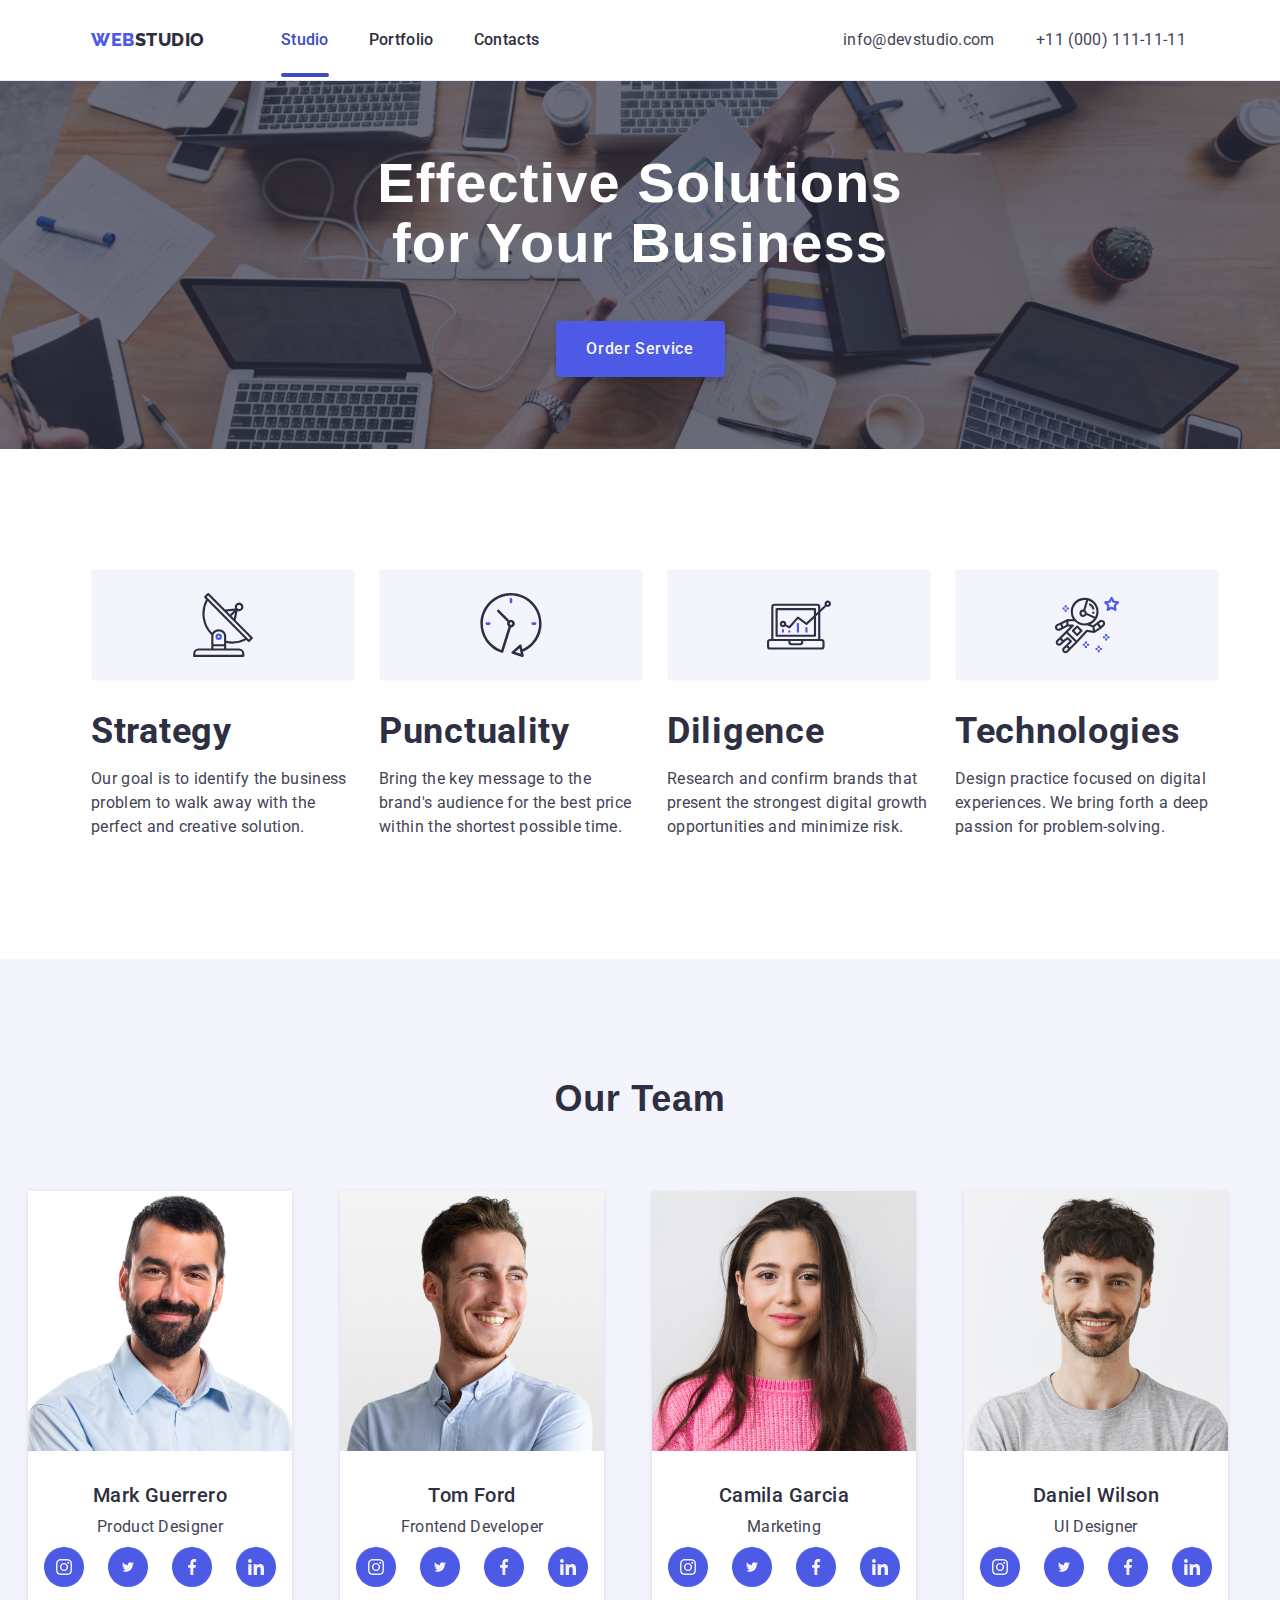
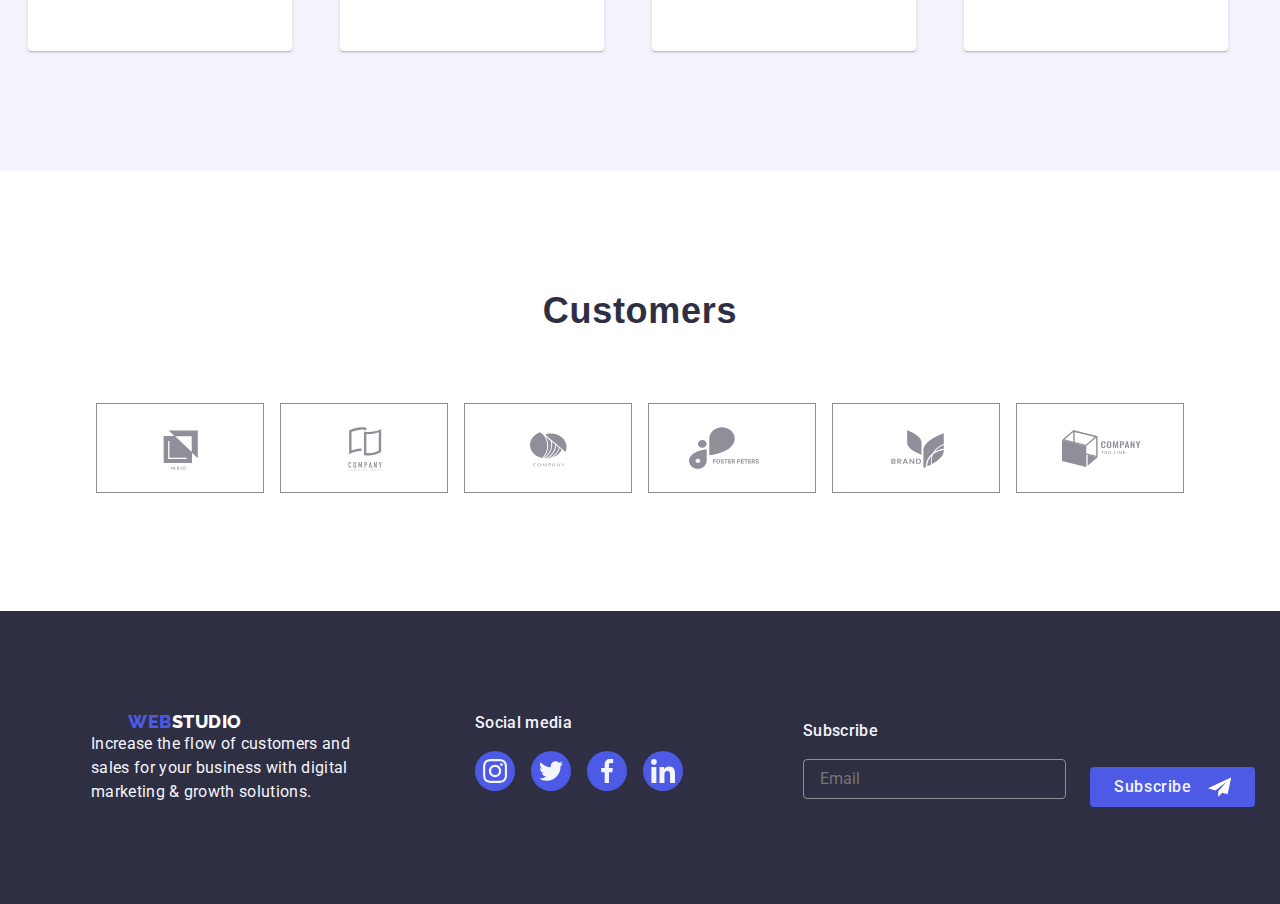
==== commit 1edf8dc7: "updated styles" ====
--- a/index.html
+++ b/index.html
@@ -406,21 +406,26 @@
 </footer>
 
 <div class="menu-container js-menu-container" id="mobile-menu">
-    <button class="menu-toggle js-close-menu" is-open>
-        <svg
-                fill="currentColor"
-                viewBox="0 0 20 20"
-                xmlns="http://www.w3.org/2000/svg"
-                width="24"
-                height="24"
-        >
-            <path
-                    fill-rule="evenodd"
-                    d="M4.293 4.293a1 1 0 011.414 0L10 8.586l4.293-4.293a1 1 0 111.414 1.414L11.414 10l4.293 4.293a1 1 0 01-1.414 1.414L10 11.414l-4.293 4.293a1 1 0 01-1.414-1.414L8.586 10 4.293 5.707a1 1 0 010-1.414z"
-                    clip-rule="evenodd"
-            ></path>
+    <button class="modal-btn menu-toggle js-close-menu" type="button" is-open>
+        <svg class="modal-btn-icon" width="10" height="10">
+            <use href="./images/icons.svg#close"></use>
         </svg>
     </button>
+<!--    <button class="menu-toggle js-close-menu" is-open>-->
+<!--        <svg-->
+<!--                fill="currentColor"-->
+<!--                viewBox="0 0 20 20"-->
+<!--                xmlns="http://www.w3.org/2000/svg"-->
+<!--                width="24"-->
+<!--                height="24"-->
+<!--        >-->
+<!--            <path-->
+<!--                    fill-rule="evenodd"-->
+<!--                    d="M4.293 4.293a1 1 0 011.414 0L10 8.586l4.293-4.293a1 1 0 111.414 1.414L11.414 10l4.293 4.293a1 1 0 01-1.414 1.414L10 11.414l-4.293 4.293a1 1 0 01-1.414-1.414L8.586 10 4.293 5.707a1 1 0 010-1.414z"-->
+<!--                    clip-rule="evenodd"-->
+<!--            ></path>-->
+<!--        </svg>-->
+<!--    </button>-->
     <div class="container-mobile-flex">
         <ul class="mobile-menu">
             <li><a href="./index.html" class="link">Studio</a></li>
--- a/css/desktop.css
+++ b/css/desktop.css
@@ -83,4 +83,16 @@
         rgba(46, 47, 66, 0.7)), url('../images/solutions/desktop.png');
 
     }
+
+    .footer-wrapper{
+        gap: 120px;
+        display: flex;
+        padding-left: 0px;
+        justify-content: left;
+        flex-direction: row;
+        flex-wrap: nowrap;
+
+    }
+
+
 }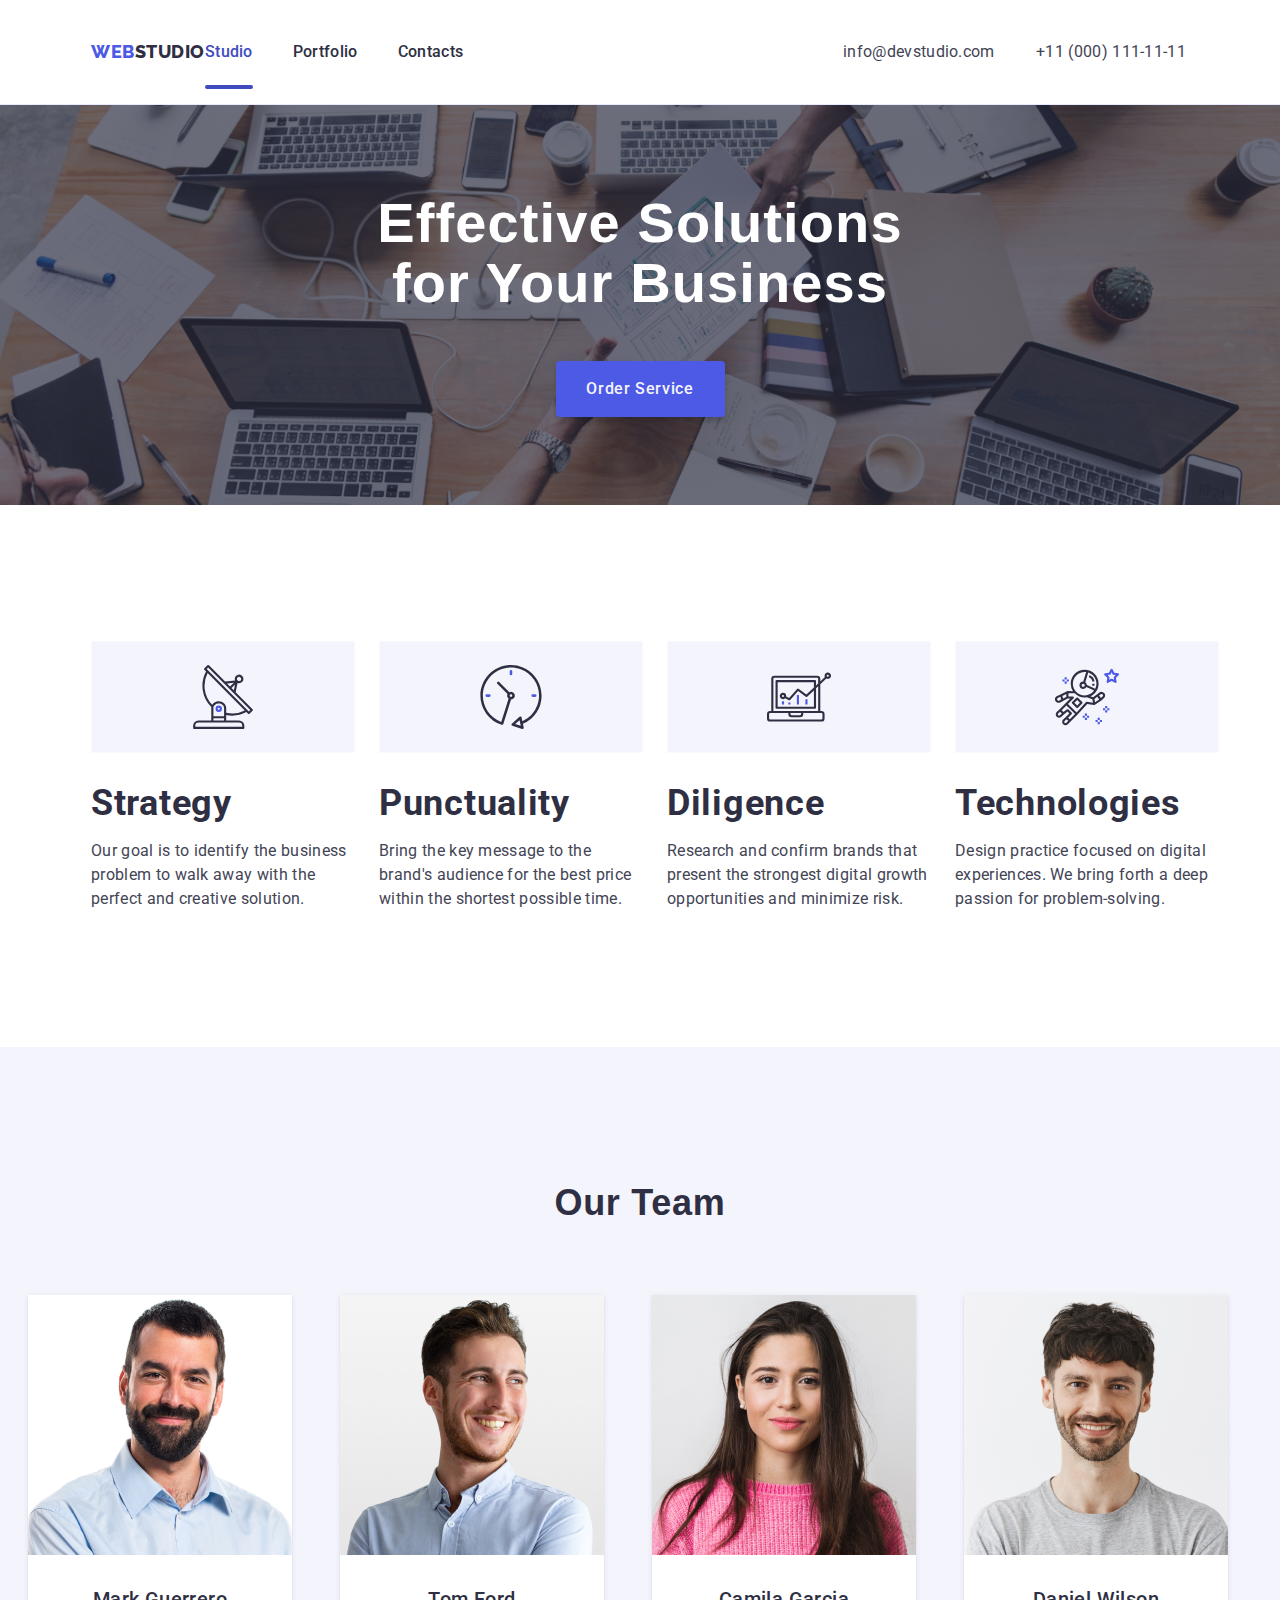
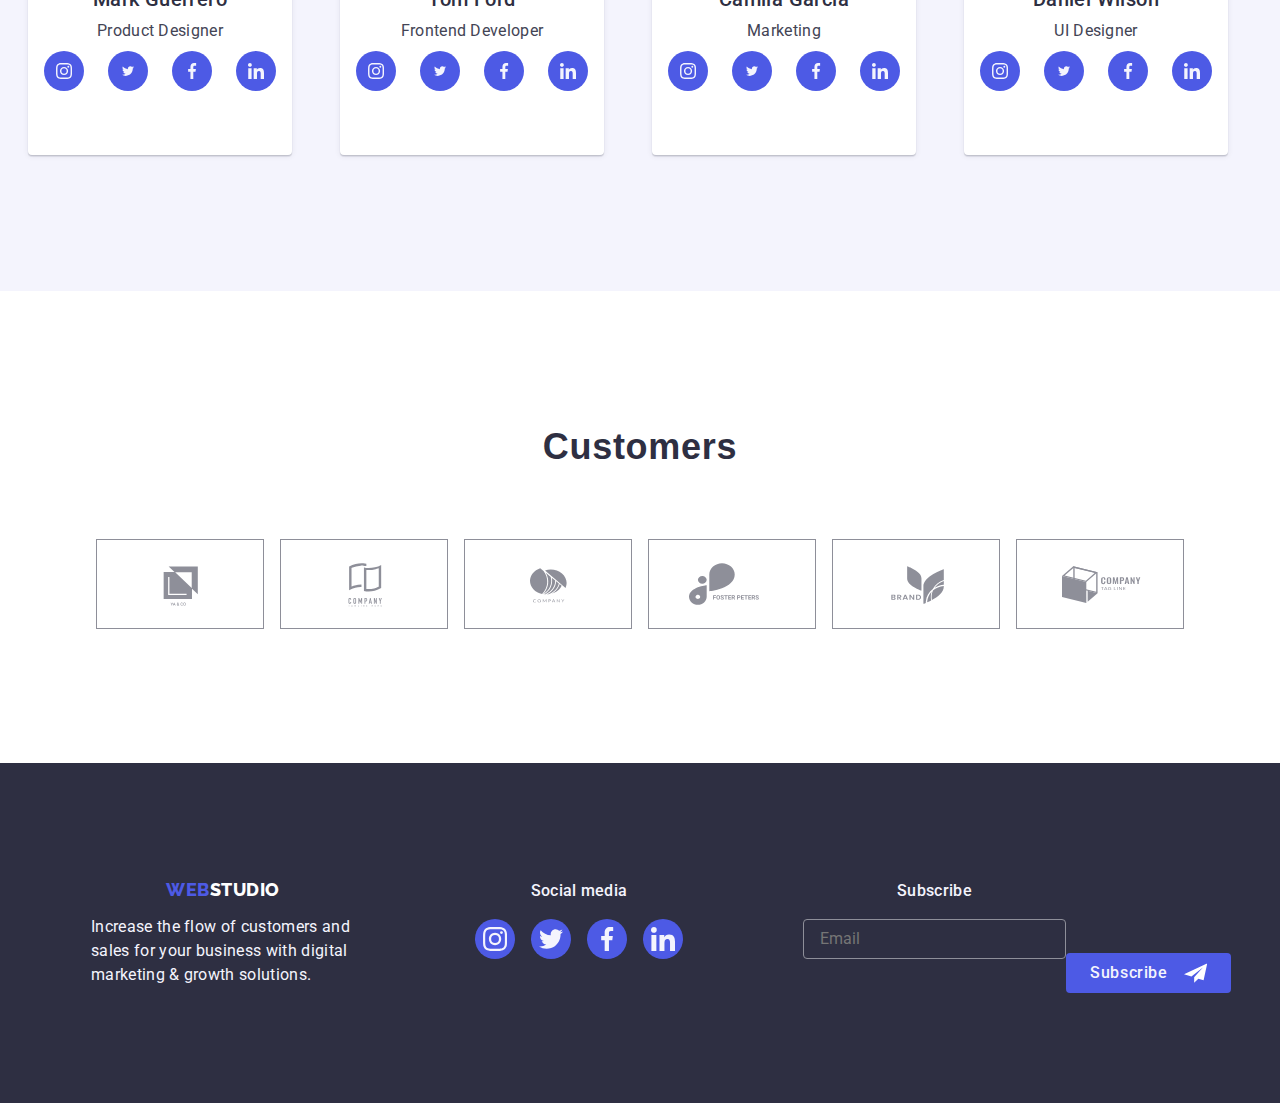
==== commit c05040c9: "updated for background" ====
--- a/index.html
+++ b/index.html
@@ -2,7 +2,7 @@
 <html lang="en">
 <head>
     <meta charset="UTF-8">
-    <meta name="viewport" content="width=device-width, initial-scale=1.0" />
+    <meta name="viewport" content="width=device-width, initial-scale=1.0"/>
     <title>Web Studio</title>
     <!--fonts-->
     <link rel="preconnect" href="https://fonts.googleapis.com">
@@ -29,8 +29,8 @@
                     aria-expanded="false"
                     aria-controls="mobile-menu"
             >
-                <svg class="menu-mobile-icon" width="32" height="32"  >
-                    <use href="./images/icons.svg#icon-charm_menu-hamburger" ></use>
+                <svg class="menu-mobile-icon" width="32" height="32">
+                    <use href="./images/icons.svg#icon-charm_menu-hamburger"></use>
                 </svg>
             </button>
 
@@ -396,8 +396,8 @@
                     <button class="btn btn-accent " type="submit">
                         <span>Subscribe</span>
                         <svg class="modal-btn-icon" width="24" height="24">
-                        <use href="./images/icons.svg#icon-subscribe"></use>
-                    </svg>
+                            <use href="./images/icons.svg#icon-subscribe"></use>
+                        </svg>
                     </button>
                 </form>
             </div>
@@ -411,34 +411,67 @@
             <use href="./images/icons.svg#close"></use>
         </svg>
     </button>
-<!--    <button class="menu-toggle js-close-menu" is-open>-->
-<!--        <svg-->
-<!--                fill="currentColor"-->
-<!--                viewBox="0 0 20 20"-->
-<!--                xmlns="http://www.w3.org/2000/svg"-->
-<!--                width="24"-->
-<!--                height="24"-->
-<!--        >-->
-<!--            <path-->
-<!--                    fill-rule="evenodd"-->
-<!--                    d="M4.293 4.293a1 1 0 011.414 0L10 8.586l4.293-4.293a1 1 0 111.414 1.414L11.414 10l4.293 4.293a1 1 0 01-1.414 1.414L10 11.414l-4.293 4.293a1 1 0 01-1.414-1.414L8.586 10 4.293 5.707a1 1 0 010-1.414z"-->
-<!--                    clip-rule="evenodd"-->
-<!--            ></path>-->
-<!--        </svg>-->
-<!--    </button>-->
+    <!--    <button class="menu-toggle js-close-menu" is-open>-->
+    <!--        <svg-->
+    <!--                fill="currentColor"-->
+    <!--                viewBox="0 0 20 20"-->
+    <!--                xmlns="http://www.w3.org/2000/svg"-->
+    <!--                width="24"-->
+    <!--                height="24"-->
+    <!--        >-->
+    <!--            <path-->
+    <!--                    fill-rule="evenodd"-->
+    <!--                    d="M4.293 4.293a1 1 0 011.414 0L10 8.586l4.293-4.293a1 1 0 111.414 1.414L11.414 10l4.293 4.293a1 1 0 01-1.414 1.414L10 11.414l-4.293 4.293a1 1 0 01-1.414-1.414L8.586 10 4.293 5.707a1 1 0 010-1.414z"-->
+    <!--                    clip-rule="evenodd"-->
+    <!--            ></path>-->
+    <!--        </svg>-->
+    <!--    </button>-->
     <div class="container-mobile-flex">
         <ul class="mobile-menu">
-            <li><a href="./index.html" class="link">Studio</a></li>
+            <li><a href="./index.html" class="link active">Studio</a></li>
             <li><a href="./portfolio.html" class="link">Portfolio</a></li>
             <li><a href="#" class="link">Contacts</a></li>
         </ul>
         <ul class="mobile-contact">
             <li class="phone" href="tel:+110001111111">+11 (000) 111-11-11</li>
-            <li  href="mailto:info@devstudio.com">info@devstudio.com</li>
+            <li href="mailto:info@devstudio.com">info@devstudio.com</li>
+            <li>
+                <ul class="social-main">
+                    <li class="social-wrapper">
+                        <a href="#">
+                            <svg height="16" width="16">
+                                <use href="./images/icons.svg#icon-instagram"></use>
+                            </svg>
+                        </a>
+                    </li>
+                    <li class="social-wrapper">
+                        <a href="#">
+                            <svg height="12" width="12">
+                                <use href="./images/icons.svg#icon-twitter"></use>
+                            </svg>
+                        </a>
+                    </li>
+                    <li class="social-wrapper">
+                        <a href="#">
+                            <svg height="16" width="16">
+                                <use href="./images/icons.svg#icon-facebook"></use>
+                            </svg>
+                        </a>
+                    </li>
+                    <li class="social-wrapper">
+                        <a href="#">
+                            <svg height="16" width="16">
+                                <use href="./images/icons.svg#icon-linkedin"></use>
+                            </svg>
+                        </a>
+                    </li>
+                </ul>
+            </li>
         </ul>
+
     </div>
 </div>
-<div class="backdrop is-hidden" data-modal  >
+<div class="backdrop is-hidden" data-modal>
     <div class="modal">
         <button class="modal-btn" type="button" data-modal-close>
             <svg class="modal-btn-icon" width="10" height="10">
@@ -449,19 +482,19 @@
         <p class="header-modal">Leave your contacts and we will call you back</p>
         <form method="post" action="#" name="getInfo">
 
-                <div class="modal-field">
-                    <label for="f_name" class="modal-label">Name</label>
-                    <div class="modal-box">
-                        <input type="text" name="f_name" id="f_name" class="modal-input" required autofocus >
-                        <svg width="18" height="24" class="modal-icon">
-                            <use href="./images/icons.svg#icon-person-black"></use>
-                        </svg>
-                    </div>
+            <div class="modal-field">
+                <label for="f_name" class="modal-label">Name</label>
+                <div class="modal-box">
+                    <input type="text" name="f_name" id="f_name" class="modal-input" required autofocus>
+                    <svg width="18" height="24" class="modal-icon">
+                        <use href="./images/icons.svg#icon-person-black"></use>
+                    </svg>
                 </div>
+            </div>
             <div class="modal-field">
                 <label for="f_phone" class="modal-label">Phone</label>
                 <div class="modal-box">
-                    <input type="text" name="f_phone" id="f_phone" class="modal-input" required   >
+                    <input type="text" name="f_phone" id="f_phone" class="modal-input" required>
                     <svg width="18" height="24" class="modal-icon">
                         <use href="./images/icons.svg#icon-phone-black"></use>
                     </svg>
@@ -470,7 +503,7 @@
             <div class="modal-field">
                 <label for="f_email" class="modal-label">Email</label>
                 <div class="modal-box">
-                    <input type="text" name="f_emal" id="f_email" class="modal-input" required   >
+                    <input type="text" name="f_emal" id="f_email" class="modal-input" required>
                     <svg width="18" height="24" class="modal-icon">
                         <use href="./images/icons.svg#icon-email-black"></use>
                     </svg>
@@ -478,20 +511,20 @@
             </div>
             <div class="field-wrapper">
                 <label for="f_comment">Comment</label>
-                        <textarea name="f_comment" class="form-group-textarea" rows="5" required
-                                  placeholder="Text input"></textarea>
-
-            </div>
-                <div class="review-form-agreement">
-                    <input type="checkbox" class="visuality-hidden" name="user_agreement"
-                           id="user_agreement"  value="false" />
-                    <label class="review-form-agreement-desc" for="user_agreement">
+                <textarea name="f_comment" class="form-group-textarea" rows="5" required
+                          placeholder="Text input"></textarea>
+
+            </div>
+            <div class="review-form-agreement">
+                <input type="checkbox" class="visuality-hidden" name="user_agreement"
+                       id="user_agreement" value="false"/>
+                <label class="review-form-agreement-desc" for="user_agreement">
                           <span class="review-form-checkbox">
                             <svg class="review-form-checkbox-icon" width="16" height="16">
                               <use href="./images/icons.svg#check-mark"></use>
                             </svg>
                           </span>
-                       <span> I accept the terms and conditions of the
+                    <span> I accept the terms and conditions of the
                         <a
                                 class="review-form-agreement-link"
                                 href="#"
@@ -501,11 +534,11 @@
                             Privacy Policy
                         </a>
                            </span>
-                    </label>
-                </div>
-                <button type="button" class="modal-submit-button">Send</button>
-    </form>
-</div>
+                </label>
+            </div>
+            <button type="button" class="modal-submit-button">Send</button>
+        </form>
+    </div>
 </div>
 
 <script
--- a/css/styles.css
+++ b/css/styles.css
@@ -175,8 +175,9 @@
     letter-spacing: 0.03em;
     text-transform: uppercase;
     color: var(--iris);
-    margin-right: 76px;
+    /*margin-right: 76px;*/
     flex-wrap: wrap;
+
 }
 
 .logo span {
@@ -198,6 +199,7 @@
 }
 footer .logo{
     text-align: center;
+    margin-bottom: 15px;
 }
 footer .logo span {
     color: #fff;
@@ -324,7 +326,7 @@
     background-position: center;
     background-size: cover;
     background-image: linear-gradient(rgba(46, 47, 66, 0.7),
-    rgba(46, 47, 66, 0.7)), url('../images/solutions/mobile.jpg');
+    rgba(46, 47, 66, 0.7)), -webkit-image-set(url('../images/solutions/mobile.jpg') 1x, url('../images/solutions/mobile_@2x.jpg') 2x);
 
 }
 
@@ -637,10 +639,12 @@
     font-weight: 500;
     line-height: 24px;
     letter-spacing: 0.02em;
-    text-align: left;
+
     margin-bottom: 16px;
-
-}
+    text-align: center;
+
+}
+
 
 .footer-wrapper {
 
@@ -842,8 +846,9 @@
     top: 50%;
     left: 50%;
     transform: translateX(-50%) translateY(-50%) scale(1);
-    width: 408px;
-    min-height: 584px;
+    width: 90%;
+
+    margin-top: 96px 18px;
     background-color: var(--dairy);
     border-radius: 4px;
     opacity: 100%;
@@ -1109,11 +1114,8 @@
 }
 
 .footer-email {
-    height: 40px;
     width: 100%;
-
     color: var(--cloud);
-    margin-right: 24px;
 }
 
 .footer-email input {
@@ -1163,8 +1165,8 @@
     font-weight: 500;
     line-height: 24px;
     letter-spacing: 0.02em;
-    text-align: left;
     color: var(--WHITE);
+    text-align: center;
 
 }
 .modal-field{
@@ -1213,12 +1215,14 @@
         max-width: 1158px;
         padding-left: 15px;
         padding-right: 15px;
+        padding-top: 16px;
+        padding-bottom: 16px;
     }
 }
 
 /*menu*/
 header .container nav{
-    min-height: 80px;
+    /*min-height: 80px;*/
     display: flex;
     align-items: center;
     width: 100%;
@@ -1286,18 +1290,23 @@
     transform: translateX(0);
 }
 
+.menu-container{
+    padding-top: 72px;
+}
+
 .menu-container .menu-toggle {
     position: absolute;
     top: 16px;
     right: 16px;
     color: #fff;
 }
+.active{
+    color: var(--ocean)!important;
+}
 
 .mobile-menu {
     padding: 0;
     margin: 0;
-    padding-left: 20px;
-    padding-top: 80px;
     list-style: none;
     display: flex;
     flex-direction: column;
@@ -1330,4 +1339,5 @@
 
 .menu-mobile-icon{
     fill: var(--navi-blue);
-}+}
+
--- a/css/tablet.css
+++ b/css/tablet.css
@@ -205,6 +205,24 @@
         background-position: center;
         background-size: cover;
         background-image: linear-gradient(rgba(46, 47, 66, 0.7),
-        rgba(46, 47, 66, 0.7)), url('../images/solutions/tablet.png');
-    }
+        rgba(46, 47, 66, 0.7)), -webkit-image-set(url('../images/solutions/tablet.png') 1x, url('../images/solutions/tablet_@2x.jpg') 2x);
+    }
+
+    .modal {
+        position: absolute;
+        top: 50%;
+        left: 50%;
+        transform: translateX(-50%) translateY(-50%) scale(1);
+        width: 408px;
+        min-height: 584px;
+        background-color: var(--dairy);
+        border-radius: 4px;
+        opacity: 100%;
+        transition-duration: 300ms;
+        transition-timing-function: cubic-bezier(0.42, 0, 0.21, 1.5);
+        transition-property: transform, opacity;
+        transition-delay: 600ms;
+        padding: 72px 24px 24px 24px;
+    }
+
 }
--- a/css/desktop.css
+++ b/css/desktop.css
@@ -80,7 +80,7 @@
         background-position: center;
         background-size: cover;
         background-image: linear-gradient(rgba(46, 47, 66, 0.7),
-        rgba(46, 47, 66, 0.7)), url('../images/solutions/desktop.png');
+        rgba(46, 47, 66, 0.7)),   -webkit-image-set(url('../images/solutions/desktop.png')1x, url('../images/solutions/desktop_@2x.jpg')2x);
 
     }
 
@@ -93,6 +93,22 @@
         flex-wrap: nowrap;
 
     }
+    .modal {
+        position: absolute;
+        top: 50%;
+        left: 50%;
+        transform: translateX(-50%) translateY(-50%) scale(1);
+        width: 408px;
+        min-height: 584px;
+        background-color: var(--dairy);
+        border-radius: 4px;
+        opacity: 100%;
+        transition-duration: 300ms;
+        transition-timing-function: cubic-bezier(0.42, 0, 0.21, 1.5);
+        transition-property: transform, opacity;
+        transition-delay: 600ms;
+        padding: 72px 24px 24px 24px;
+    }
 
 
 }